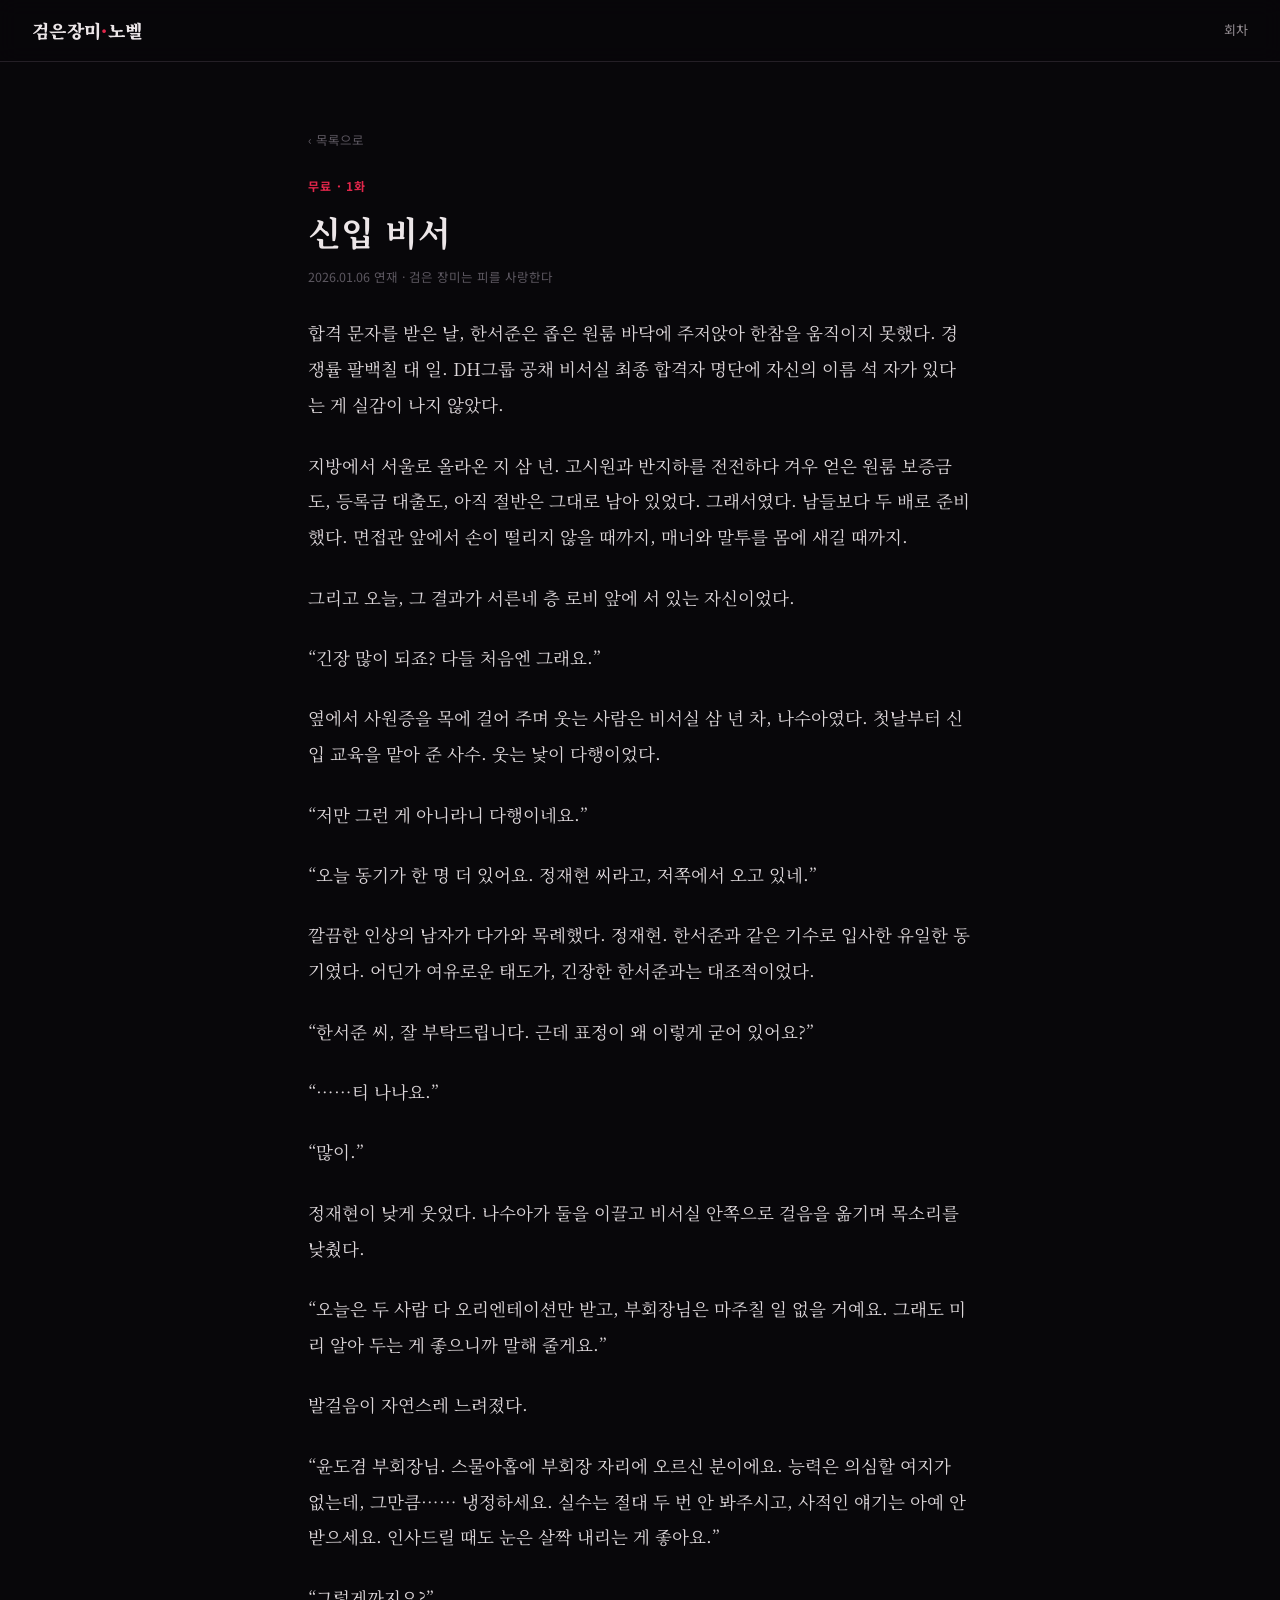
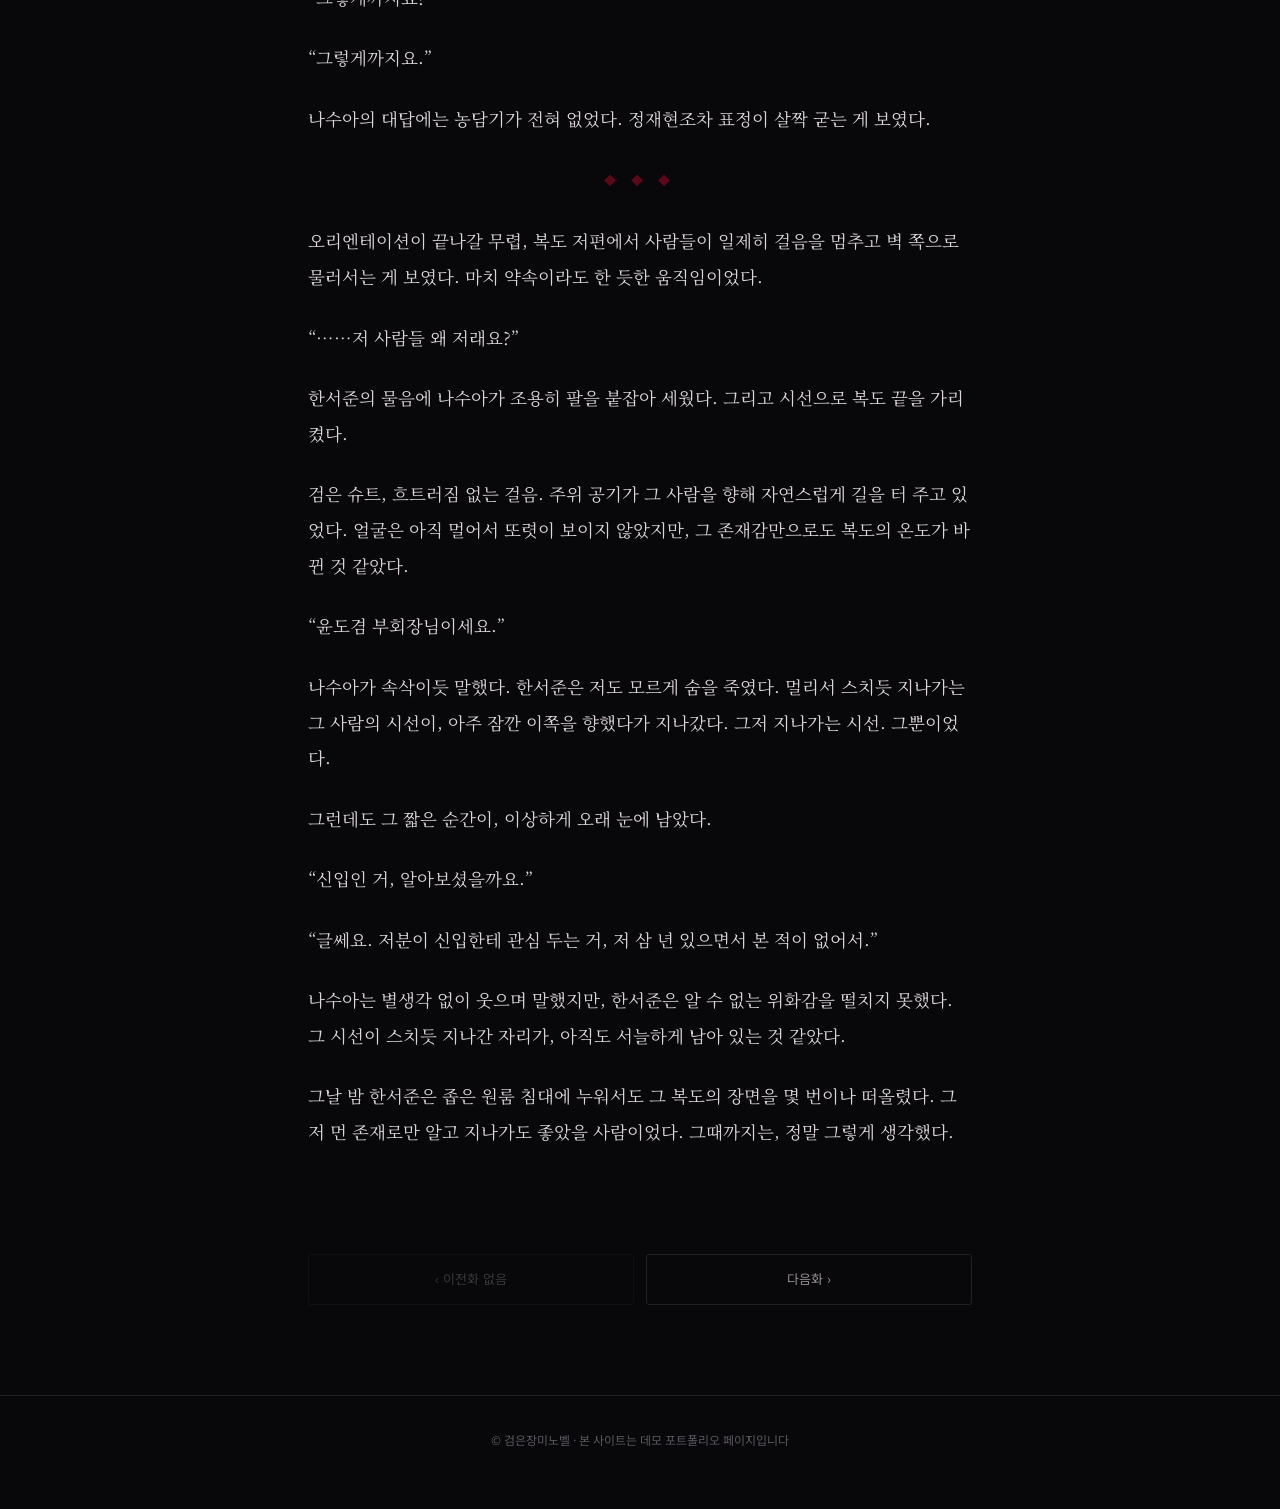
==== ep1.html @ 2452d122 "Add files via upload" ====
<!DOCTYPE html>
<html lang="ko">
<head>
<meta charset="UTF-8">
<meta name="viewport" content="width=device-width, initial-scale=1.0">
<title>1화. 신입 비서 - 검은 장미는 피를 사랑한다</title>
<link rel="stylesheet" href="style.css">
</head>
<body>

<div class="topbar">
  <a href="index.html" class="brand">검은장미<span>·</span>노벨</a>
  <nav><a href="index.html#chapters">회차</a></nav>
</div>

<div class="viewer-header">
  <a class="back" href="index.html#chapters">‹ 목록으로</a>
  <div class="eyebrow">무료 · 1화</div>
  <h1>신입 비서</h1>
  <div class="meta">2026.01.06 연재 · 검은 장미는 피를 사랑한다</div>
</div>

<div class="viewer-body">
<p>합격 문자를 받은 날, 한서준은 좁은 원룸 바닥에 주저앉아 한참을 움직이지 못했다. 경쟁률 팔백칠 대 일. DH그룹 공채 비서실 최종 합격자 명단에 자신의 이름 석 자가 있다는 게 실감이 나지 않았다.</p>

<p>지방에서 서울로 올라온 지 삼 년. 고시원과 반지하를 전전하다 겨우 얻은 원룸 보증금도, 등록금 대출도, 아직 절반은 그대로 남아 있었다. 그래서였다. 남들보다 두 배로 준비했다. 면접관 앞에서 손이 떨리지 않을 때까지, 매너와 말투를 몸에 새길 때까지.</p>

<p>그리고 오늘, 그 결과가 서른네 층 로비 앞에 서 있는 자신이었다.</p>

<p>“긴장 많이 되죠? 다들 처음엔 그래요.”</p>

<p>옆에서 사원증을 목에 걸어 주며 웃는 사람은 비서실 삼 년 차, 나수아였다. 첫날부터 신입 교육을 맡아 준 사수. 웃는 낯이 다행이었다.</p>

<p>“저만 그런 게 아니라니 다행이네요.”</p>

<p>“오늘 동기가 한 명 더 있어요. 정재현 씨라고, 저쪽에서 오고 있네.”</p>

<p>깔끔한 인상의 남자가 다가와 목례했다. 정재현. 한서준과 같은 기수로 입사한 유일한 동기였다. 어딘가 여유로운 태도가, 긴장한 한서준과는 대조적이었다.</p>

<p>“한서준 씨, 잘 부탁드립니다. 근데 표정이 왜 이렇게 굳어 있어요?”</p>

<p>“……티 나나요.”</p>

<p>“많이.”</p>

<p>정재현이 낮게 웃었다. 나수아가 둘을 이끌고 비서실 안쪽으로 걸음을 옮기며 목소리를 낮췄다.</p>

<p>“오늘은 두 사람 다 오리엔테이션만 받고, 부회장님은 마주칠 일 없을 거예요. 그래도 미리 알아 두는 게 좋으니까 말해 줄게요.”</p>

<p>발걸음이 자연스레 느려졌다.</p>

<p>“윤도겸 부회장님. 스물아홉에 부회장 자리에 오르신 분이에요. 능력은 의심할 여지가 없는데, 그만큼…… 냉정하세요. 실수는 절대 두 번 안 봐주시고, 사적인 얘기는 아예 안 받으세요. 인사드릴 때도 눈은 살짝 내리는 게 좋아요.”</p>

<p>“그렇게까지요?”</p>

<p>“그렇게까지요.”</p>

<p>나수아의 대답에는 농담기가 전혀 없었다. 정재현조차 표정이 살짝 굳는 게 보였다.</p>

<p class="scene-break">◆ ◆ ◆</p>

<p>오리엔테이션이 끝나갈 무렵, 복도 저편에서 사람들이 일제히 걸음을 멈추고 벽 쪽으로 물러서는 게 보였다. 마치 약속이라도 한 듯한 움직임이었다.</p>

<p>“……저 사람들 왜 저래요?”</p>

<p>한서준의 물음에 나수아가 조용히 팔을 붙잡아 세웠다. 그리고 시선으로 복도 끝을 가리켰다.</p>

<p>검은 슈트, 흐트러짐 없는 걸음. 주위 공기가 그 사람을 향해 자연스럽게 길을 터 주고 있었다. 얼굴은 아직 멀어서 또렷이 보이지 않았지만, 그 존재감만으로도 복도의 온도가 바뀐 것 같았다.</p>

<p>“윤도겸 부회장님이세요.”</p>

<p>나수아가 속삭이듯 말했다. 한서준은 저도 모르게 숨을 죽였다. 멀리서 스치듯 지나가는 그 사람의 시선이, 아주 잠깐 이쪽을 향했다가 지나갔다. 그저 지나가는 시선. 그뿐이었다.</p>

<p>그런데도 그 짧은 순간이, 이상하게 오래 눈에 남았다.</p>

<p>“신입인 거, 알아보셨을까요.”</p>

<p>“글쎄요. 저분이 신입한테 관심 두는 거, 저 삼 년 있으면서 본 적이 없어서.”</p>

<p>나수아는 별생각 없이 웃으며 말했지만, 한서준은 알 수 없는 위화감을 떨치지 못했다. 그 시선이 스치듯 지나간 자리가, 아직도 서늘하게 남아 있는 것 같았다.</p>

<p>그날 밤 한서준은 좁은 원룸 침대에 누워서도 그 복도의 장면을 몇 번이나 떠올렸다. 그저 먼 존재로만 알고 지나가도 좋았을 사람이었다. 그때까지는, 정말 그렇게 생각했다.</p>
</div>

<div class="viewer-nav">
  <span>‹ 이전화 없음</span>
  <a href="ep2.html">다음화 ›</a>
</div>

<footer>© 검은장미노벨 · 본 사이트는 데모 포트폴리오 페이지입니다</footer>

</body>
</html>
---- style.css ----
/* ==========================================================================
   검은 장미는 피를 사랑한다 — 웹소설 플랫폼 스타일
   Palette: 근본은 칠흑, 상흔처럼 번지는 붉은색
   ========================================================================== */

@import url('https://fonts.googleapis.com/css2?family=Noto+Serif+KR:wght@200;400;600;900&family=Noto+Sans+KR:wght@300;400;500;700&display=swap');

:root{
  --black-deep:#08070a;
  --black:#0d0b0f;
  --black-elevated:#161318;
  --black-line:#241f26;
  --red:#b3122e;
  --red-bright:#e0264a;
  --red-deep:#5c0819;
  --text:#ece6e8;
  --text-dim:#948d92;
  --text-faint:#5c5760;
  --serif:'Noto Serif KR', serif;
  --sans:'Noto Sans KR', sans-serif;
}

*{box-sizing:border-box;}
html{scroll-behavior:smooth;}

body{
  margin:0;
  background:var(--black-deep);
  color:var(--text);
  font-family:var(--sans);
  line-height:1.6;
  -webkit-font-smoothing:antialiased;
}

a{color:inherit; text-decoration:none;}

::selection{background:var(--red-deep); color:#fff;}

/* focus visibility for keyboard nav */
a:focus-visible, button:focus-visible{
  outline:2px solid var(--red-bright);
  outline-offset:3px;
}

@media (prefers-reduced-motion: reduce){
  *{animation-duration:0.001ms !important; transition-duration:0.001ms !important;}
}

/* ---------- 상단 바 ---------- */
.topbar{
  position:sticky; top:0; z-index:40;
  display:flex; align-items:center; justify-content:space-between;
  padding:16px 32px;
  background:rgba(8,7,10,0.85);
  backdrop-filter:blur(10px);
  border-bottom:1px solid var(--black-line);
}
.topbar .brand{
  font-family:var(--serif); font-weight:900; letter-spacing:0.02em;
  font-size:18px; color:var(--text);
}
.topbar .brand span{color:var(--red-bright);}
.topbar nav{display:flex; gap:24px; font-size:13px; color:var(--text-dim);}
.topbar nav a:hover{color:var(--red-bright);}

/* ---------- 히어로 ---------- */
.hero{
  position:relative;
  padding:96px 32px 64px;
  overflow:hidden;
  background:
    radial-gradient(ellipse 60% 50% at 82% 0%, rgba(179,18,46,0.16), transparent 60%),
    linear-gradient(180deg, var(--black) 0%, var(--black-deep) 100%);
  border-bottom:1px solid var(--black-line);
}
.hero::before{
  /* 갈라진 장미 가시 라인 - signature element */
  content:"";
  position:absolute; inset:0;
  background-image: repeating-linear-gradient(115deg, transparent 0 140px, rgba(179,18,46,0.05) 140px 141px, transparent 141px 280px);
  pointer-events:none;
}
.hero-inner{
  max-width:960px; margin:0 auto; position:relative; z-index:1;
}
.hero-tags{
  display:flex; gap:8px; margin-bottom:22px; flex-wrap:wrap;
}
.tag{
  font-size:11px; letter-spacing:0.08em; padding:5px 11px;
  border:1px solid var(--red-deep); color:var(--red-bright);
  border-radius:2px; font-family:var(--sans); font-weight:500;
}
.hero h1{
  font-family:var(--serif); font-weight:900;
  font-size:clamp(40px, 6vw, 68px);
  line-height:1.15; margin:0 0 8px;
  letter-spacing:-0.01em;
}
.hero h1 .accent{
  color:var(--red-bright);
  text-shadow:0 0 28px rgba(224,38,74,0.35);
}
.hero .byline{
  font-size:14px; color:var(--text-dim); margin:0 0 28px;
  font-family:var(--sans); letter-spacing:0.02em;
}
.hero .synopsis{
  font-size:15.5px; color:var(--text); max-width:620px;
  border-left:2px solid var(--red-deep); padding-left:18px;
  margin:0 0 34px; color:#c9c2c6;
}
.hero-stats{
  display:flex; gap:28px; margin-bottom:34px; flex-wrap:wrap;
}
.hero-stats div{font-size:12.5px; color:var(--text-faint);}
.hero-stats strong{
  display:block; font-family:var(--serif); font-size:20px;
  color:var(--text); font-weight:600; margin-bottom:2px;
}
.hero-actions{display:flex; gap:12px; flex-wrap:wrap;}
.btn{
  font-family:var(--sans); font-size:14px; font-weight:700;
  padding:13px 26px; border-radius:3px; cursor:pointer;
  border:1px solid transparent; transition:transform .15s ease, box-shadow .15s ease;
}
.btn:hover{transform:translateY(-1px);}
.btn-primary{
  background:linear-gradient(135deg, var(--red) 0%, var(--red-deep) 100%);
  color:#fff; box-shadow:0 8px 24px -8px rgba(179,18,46,0.6);
}
.btn-ghost{
  background:transparent; border-color:var(--black-line); color:var(--text-dim);
}
.btn-ghost:hover{border-color:var(--red-deep); color:var(--text);}

/* ---------- 가시 구분선 ---------- */
.thorn-divider{
  max-width:960px; margin:0 auto; padding:0 32px;
  display:flex; align-items:center; gap:12px; color:var(--red-deep);
}
.thorn-divider .line{flex:1; height:1px; background:var(--black-line);}
.thorn-divider svg{flex-shrink:0; opacity:0.75;}

/* ---------- 목차 섹션 ---------- */
.chapters-section{
  max-width:960px; margin:0 auto; padding:52px 32px 100px;
}
.chapters-head{
  display:flex; align-items:baseline; justify-content:space-between;
  margin-bottom:22px; flex-wrap:wrap; gap:10px;
}
.chapters-head h2{
  font-family:var(--serif); font-weight:600; font-size:22px; margin:0;
}
.chapters-head .count{font-size:12.5px; color:var(--text-faint);}

.chapter-list{list-style:none; margin:0; padding:0; border-top:1px solid var(--black-line);}
.chapter-row{
  display:grid;
  grid-template-columns:56px 1fr auto 88px;
  align-items:center; gap:18px;
  padding:16px 10px;
  border-bottom:1px solid var(--black-line);
  transition:background .15s ease;
}
a.chapter-row{cursor:pointer;}
a.chapter-row:hover{background:var(--black-elevated);}
a.chapter-row:hover .ch-title{color:var(--red-bright);}
.chapter-row.locked{opacity:0.46; cursor:not-allowed;}
.chapter-row.locked:hover{background:transparent;}

.ch-num{
  font-family:var(--serif); font-size:14px; color:var(--text-faint);
  font-variant-numeric:tabular-nums;
}
.ch-title{font-size:15px; color:var(--text); transition:color .15s ease;}
.ch-title small{display:block; font-size:12px; color:var(--text-faint); margin-top:3px; font-weight:400;}
.ch-badge{font-size:11px; color:var(--red-bright); border:1px solid var(--red-deep); padding:2px 8px; border-radius:2px; white-space:nowrap;}
.ch-date{font-size:12px; color:var(--text-faint); text-align:right; display:flex; align-items:center; justify-content:flex-end; gap:6px;}

.lock-icon{width:13px; height:13px; flex-shrink:0;}

.if-flag{
  display:inline-block; margin-left:10px; font-size:10.5px;
  color:var(--black-deep); background:var(--red-bright);
  padding:2px 7px; border-radius:2px; font-weight:700; letter-spacing:.02em;
  vertical-align:middle;
}

/* ---------- 페이지네이션 ---------- */
.pagination{
  display:flex; justify-content:center; align-items:center;
  gap:6px; margin-top:36px; flex-wrap:wrap;
}
.pagination button{
  min-width:34px; height:34px; padding:0 8px;
  background:transparent; border:1px solid var(--black-line);
  color:var(--text-dim); font-family:var(--sans); font-size:13px;
  border-radius:3px; cursor:pointer; transition:all .15s ease;
}
.pagination button:hover{border-color:var(--red-deep); color:var(--text);}
.pagination button.active{
  background:var(--red-deep); border-color:var(--red-deep); color:#fff; font-weight:700;
}
.pagination button:disabled{opacity:0.3; cursor:not-allowed;}

/* ---------- IF 외전 안내 배너 ---------- */
.if-banner{
  max-width:960px; margin:0 auto 0; padding:0 32px;
}
.if-banner-inner{
  border:1px solid var(--red-deep);
  background:linear-gradient(135deg, rgba(179,18,46,0.08), transparent);
  padding:22px 24px; border-radius:4px;
  display:flex; align-items:center; gap:16px; flex-wrap:wrap;
  margin-top:8px;
}
.if-banner-inner .mark{
  font-family:var(--serif); font-weight:900; font-size:26px; color:var(--red-bright);
}
.if-banner-inner p{margin:0; font-size:13.5px; color:var(--text-dim); flex:1; min-width:220px;}

/* ---------- 잠금 유료 안내 카드 ---------- */
.locked-cta{
  max-width:960px; margin:26px auto 0; padding:0 32px;
}
.locked-cta-inner{
  border:1px dashed var(--black-line);
  padding:20px 22px; border-radius:4px; text-align:center;
  color:var(--text-faint); font-size:13px;
}
.locked-cta-inner strong{color:var(--red-bright); font-weight:700;}

/* ---------- 푸터 ---------- */
footer{
  border-top:1px solid var(--black-line);
  padding:34px 32px 60px; text-align:center;
  color:var(--text-faint); font-size:12px;
}

/* ---------- 뷰어(회차 읽기) 페이지 ---------- */
.viewer-header{
  max-width:720px; margin:0 auto; padding:64px 28px 28px;
}
.viewer-header .back{
  font-size:12.5px; color:var(--text-faint); display:inline-flex; align-items:center; gap:6px; margin-bottom:26px;
}
.viewer-header .back:hover{color:var(--red-bright);}
.viewer-header .eyebrow{font-size:12px; letter-spacing:0.1em; color:var(--red-bright); margin-bottom:10px; font-weight:700;}
.viewer-header h1{font-family:var(--serif); font-size:clamp(26px,4vw,34px); margin:0 0 8px; font-weight:700;}
.viewer-header .meta{font-size:12.5px; color:var(--text-faint);}

.viewer-body{
  max-width:720px; margin:0 auto; padding:0 28px 80px;
  font-family:var(--serif);
  font-size:17.5px; line-height:2.05; color:#dcd6d9;
}
.viewer-body p{margin:0 0 1.4em;}
.viewer-body .scene-break{
  text-align:center; color:var(--red-deep); margin:2.6em 0; letter-spacing:0.5em; font-size:12px;
}

.viewer-nav{
  max-width:720px; margin:0 auto; padding:0 28px 90px;
  display:flex; justify-content:space-between; gap:12px;
}
.viewer-nav a, .viewer-nav span{
  flex:1; padding:14px 18px; border:1px solid var(--black-line);
  border-radius:3px; font-size:13px; color:var(--text-dim); text-align:center;
}
.viewer-nav a:hover{border-color:var(--red-deep); color:var(--text);}
.viewer-nav span{opacity:0.35; cursor:not-allowed;}

@media (max-width:640px){
  .chapter-row{grid-template-columns:36px 1fr 70px; grid-template-areas:"num title date" ". title badge";}
  .ch-badge{display:none;}
  .topbar nav{display:none;}
  .hero{padding:72px 20px 48px;}
  .chapters-section{padding:40px 20px 80px;}
}
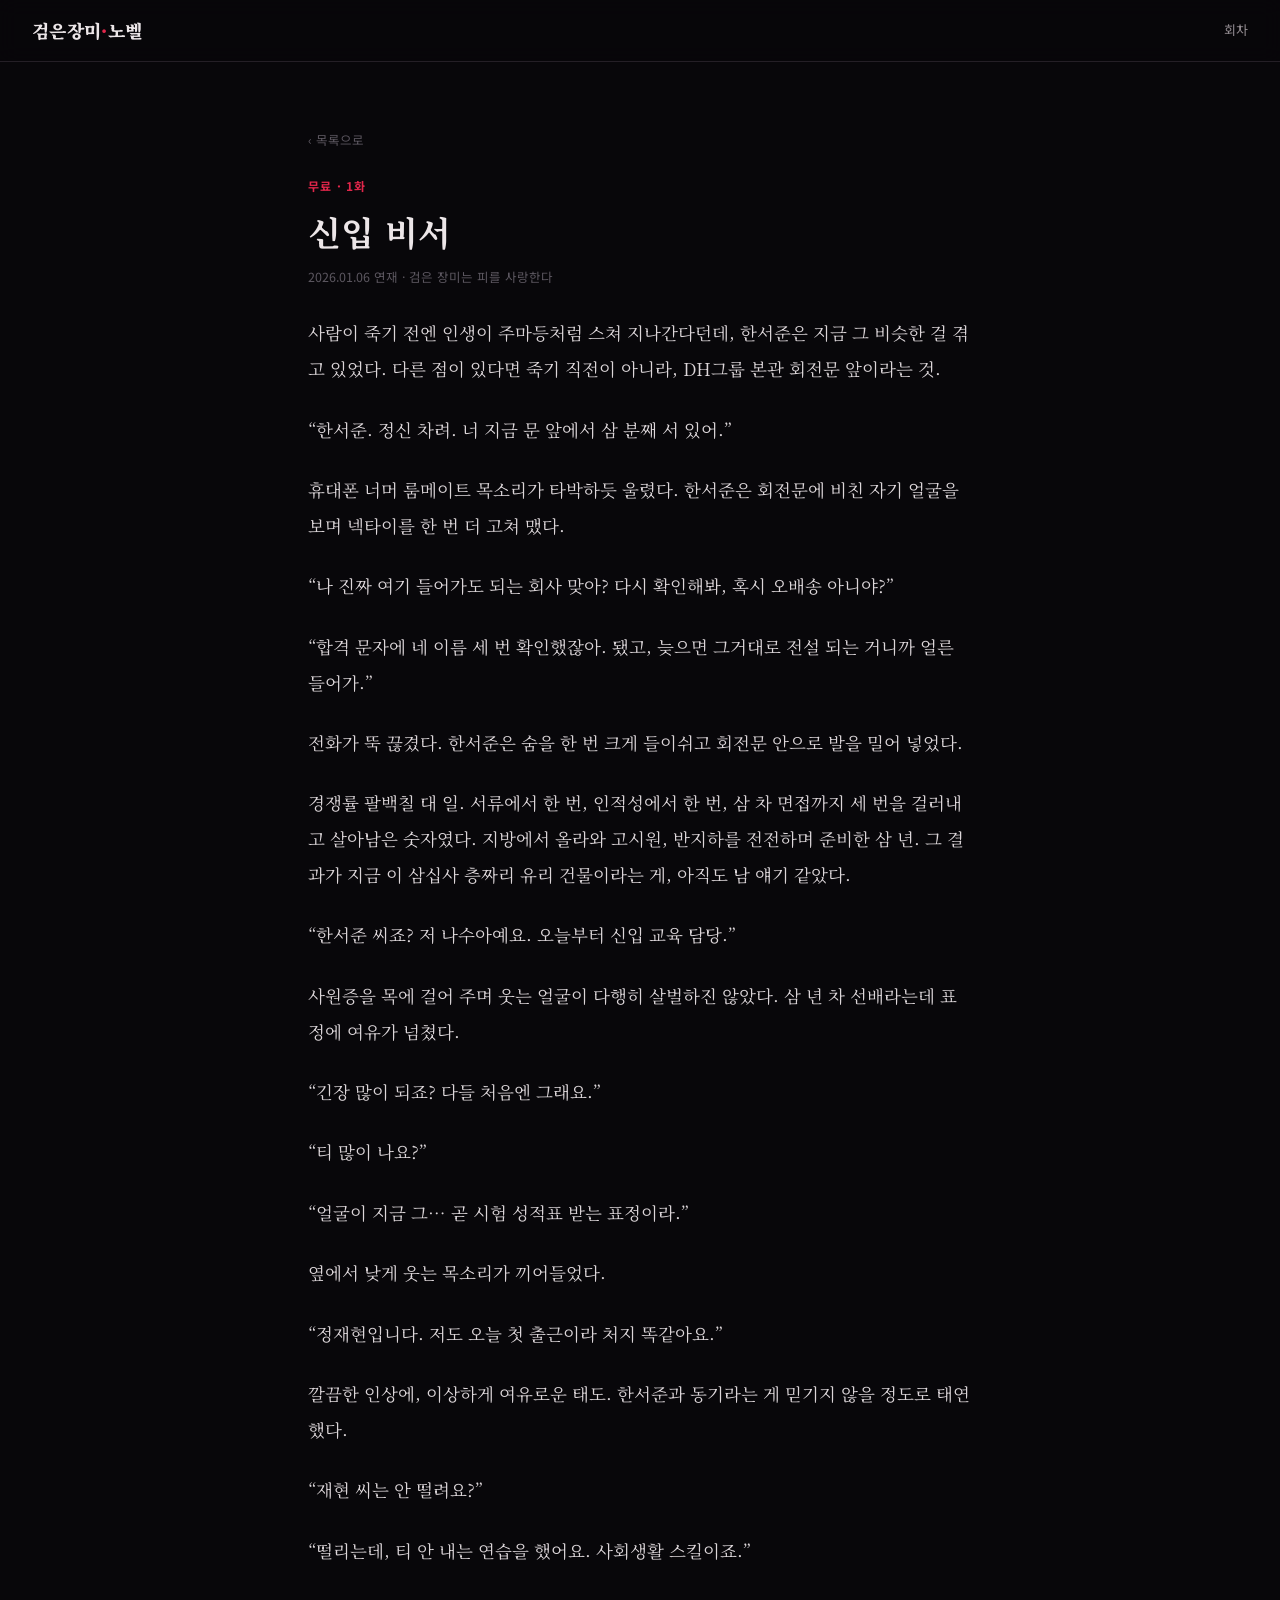
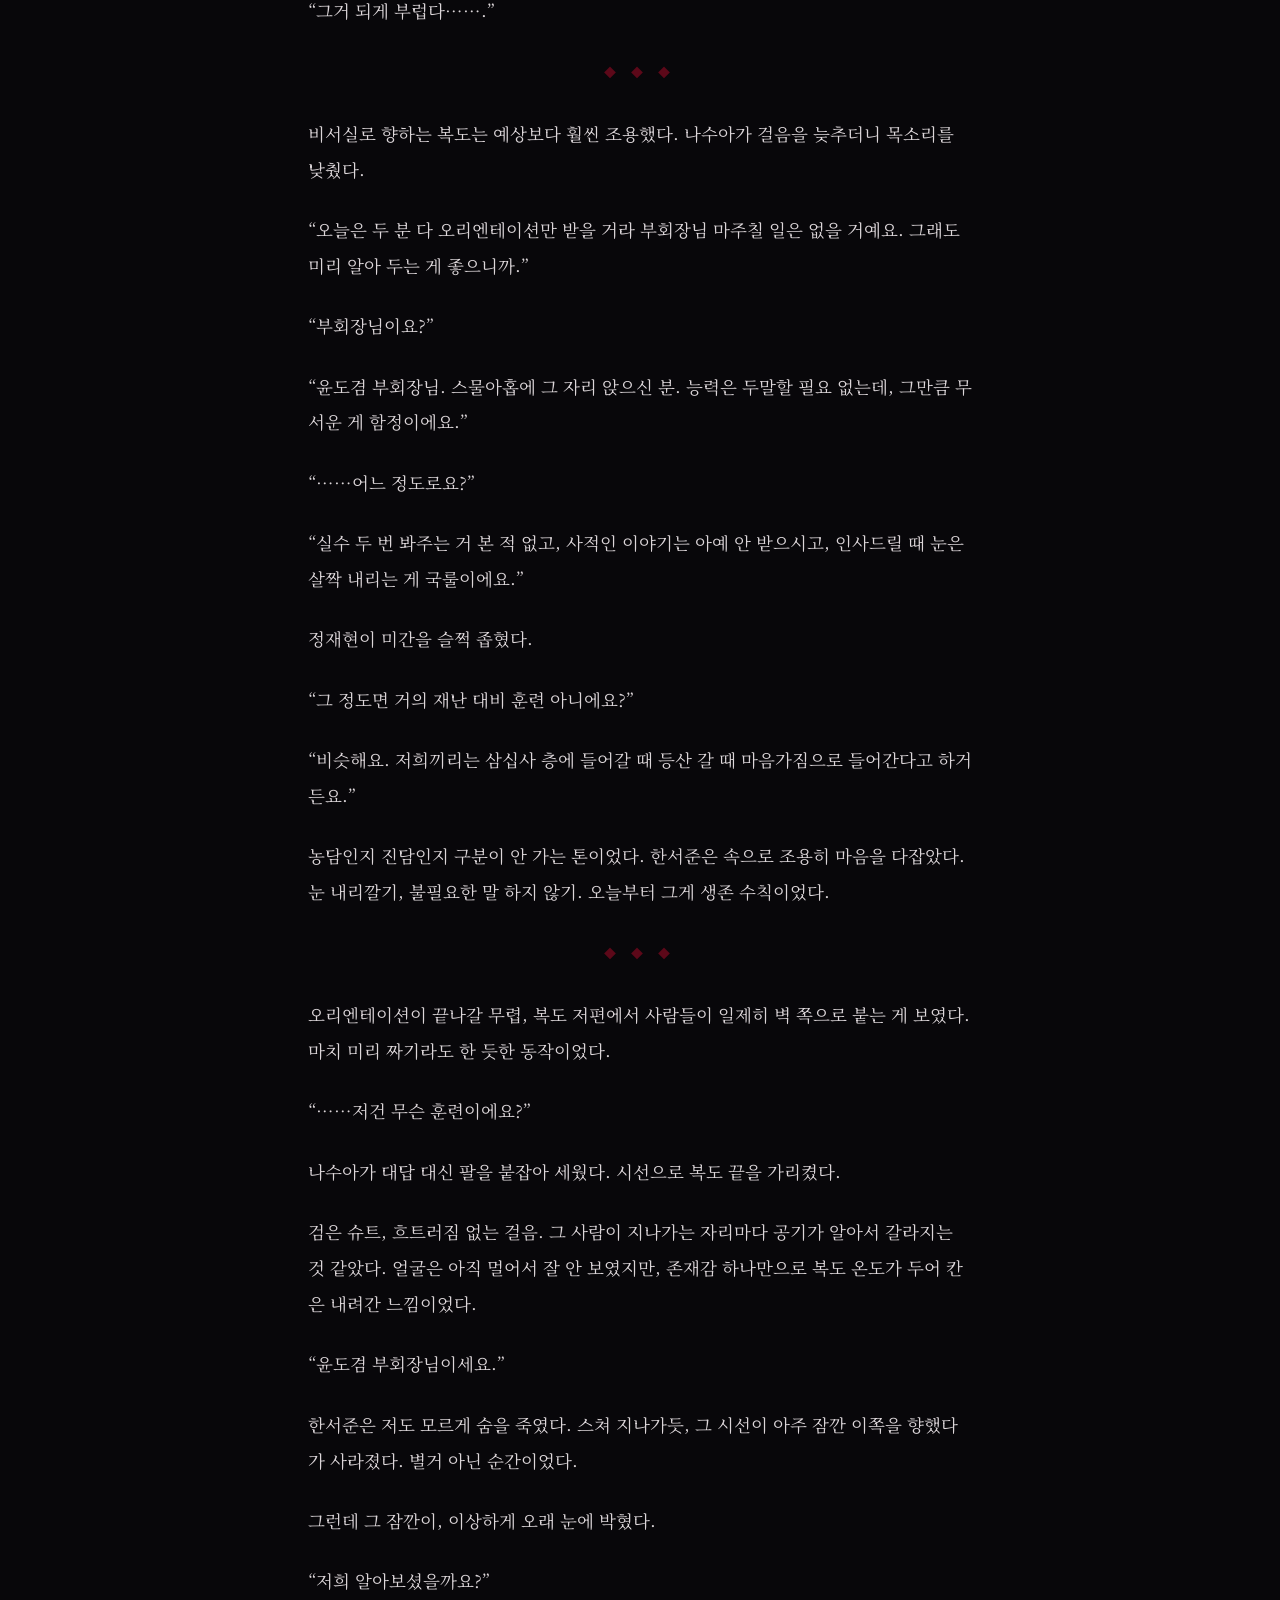
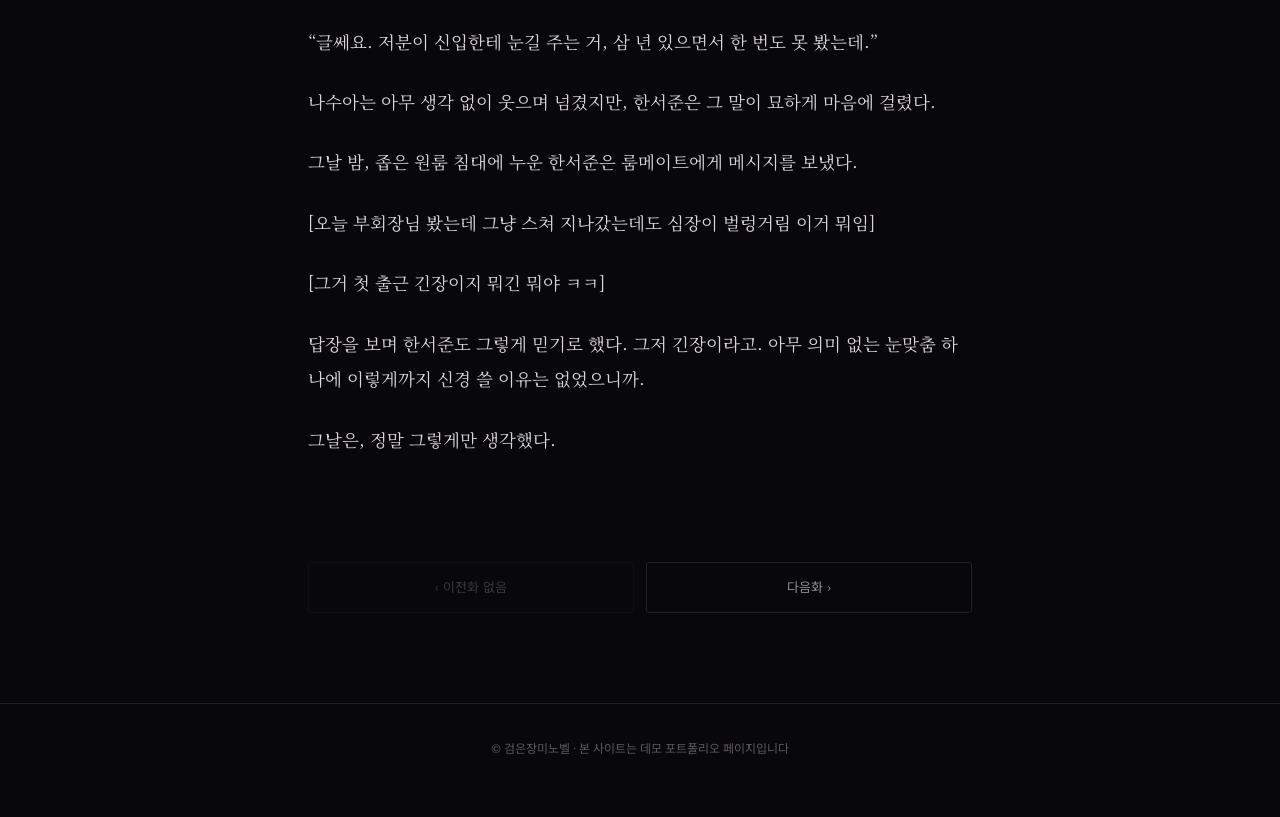
==== commit c867f447: "Add files via upload" ====
--- a/ep1.html
+++ b/ep1.html
@@ -21,65 +21,95 @@
 </div>
 
 <div class="viewer-body">
-<p>합격 문자를 받은 날, 한서준은 좁은 원룸 바닥에 주저앉아 한참을 움직이지 못했다. 경쟁률 팔백칠 대 일. DH그룹 공채 비서실 최종 합격자 명단에 자신의 이름 석 자가 있다는 게 실감이 나지 않았다.</p>
+<p>사람이 죽기 전엔 인생이 주마등처럼 스쳐 지나간다던데, 한서준은 지금 그 비슷한 걸 겪고 있었다. 다른 점이 있다면 죽기 직전이 아니라, DH그룹 본관 회전문 앞이라는 것.</p>
 
-<p>지방에서 서울로 올라온 지 삼 년. 고시원과 반지하를 전전하다 겨우 얻은 원룸 보증금도, 등록금 대출도, 아직 절반은 그대로 남아 있었다. 그래서였다. 남들보다 두 배로 준비했다. 면접관 앞에서 손이 떨리지 않을 때까지, 매너와 말투를 몸에 새길 때까지.</p>
+<p>“한서준. 정신 차려. 너 지금 문 앞에서 삼 분째 서 있어.”</p>
 
-<p>그리고 오늘, 그 결과가 서른네 층 로비 앞에 서 있는 자신이었다.</p>
+<p>휴대폰 너머 룸메이트 목소리가 타박하듯 울렸다. 한서준은 회전문에 비친 자기 얼굴을 보며 넥타이를 한 번 더 고쳐 맸다.</p>
+
+<p>“나 진짜 여기 들어가도 되는 회사 맞아? 다시 확인해봐, 혹시 오배송 아니야?”</p>
+
+<p>“합격 문자에 네 이름 세 번 확인했잖아. 됐고, 늦으면 그거대로 전설 되는 거니까 얼른 들어가.”</p>
+
+<p>전화가 뚝 끊겼다. 한서준은 숨을 한 번 크게 들이쉬고 회전문 안으로 발을 밀어 넣었다.</p>
+
+<p>경쟁률 팔백칠 대 일. 서류에서 한 번, 인적성에서 한 번, 삼 차 면접까지 세 번을 걸러내고 살아남은 숫자였다. 지방에서 올라와 고시원, 반지하를 전전하며 준비한 삼 년. 그 결과가 지금 이 삼십사 층짜리 유리 건물이라는 게, 아직도 남 얘기 같았다.</p>
+
+<p>“한서준 씨죠? 저 나수아예요. 오늘부터 신입 교육 담당.”</p>
+
+<p>사원증을 목에 걸어 주며 웃는 얼굴이 다행히 살벌하진 않았다. 삼 년 차 선배라는데 표정에 여유가 넘쳤다.</p>
 
 <p>“긴장 많이 되죠? 다들 처음엔 그래요.”</p>
 
-<p>옆에서 사원증을 목에 걸어 주며 웃는 사람은 비서실 삼 년 차, 나수아였다. 첫날부터 신입 교육을 맡아 준 사수. 웃는 낯이 다행이었다.</p>
+<p>“티 많이 나요?”</p>
 
-<p>“저만 그런 게 아니라니 다행이네요.”</p>
+<p>“얼굴이 지금 그… 곧 시험 성적표 받는 표정이라.”</p>
 
-<p>“오늘 동기가 한 명 더 있어요. 정재현 씨라고, 저쪽에서 오고 있네.”</p>
+<p>옆에서 낮게 웃는 목소리가 끼어들었다.</p>
 
-<p>깔끔한 인상의 남자가 다가와 목례했다. 정재현. 한서준과 같은 기수로 입사한 유일한 동기였다. 어딘가 여유로운 태도가, 긴장한 한서준과는 대조적이었다.</p>
+<p>“정재현입니다. 저도 오늘 첫 출근이라 처지 똑같아요.”</p>
 
-<p>“한서준 씨, 잘 부탁드립니다. 근데 표정이 왜 이렇게 굳어 있어요?”</p>
+<p>깔끔한 인상에, 이상하게 여유로운 태도. 한서준과 동기라는 게 믿기지 않을 정도로 태연했다.</p>
 
-<p>“……티 나나요.”</p>
+<p>“재현 씨는 안 떨려요?”</p>
 
-<p>“많이.”</p>
+<p>“떨리는데, 티 안 내는 연습을 했어요. 사회생활 스킬이죠.”</p>
 
-<p>정재현이 낮게 웃었다. 나수아가 둘을 이끌고 비서실 안쪽으로 걸음을 옮기며 목소리를 낮췄다.</p>
-
-<p>“오늘은 두 사람 다 오리엔테이션만 받고, 부회장님은 마주칠 일 없을 거예요. 그래도 미리 알아 두는 게 좋으니까 말해 줄게요.”</p>
-
-<p>발걸음이 자연스레 느려졌다.</p>
-
-<p>“윤도겸 부회장님. 스물아홉에 부회장 자리에 오르신 분이에요. 능력은 의심할 여지가 없는데, 그만큼…… 냉정하세요. 실수는 절대 두 번 안 봐주시고, 사적인 얘기는 아예 안 받으세요. 인사드릴 때도 눈은 살짝 내리는 게 좋아요.”</p>
-
-<p>“그렇게까지요?”</p>
-
-<p>“그렇게까지요.”</p>
-
-<p>나수아의 대답에는 농담기가 전혀 없었다. 정재현조차 표정이 살짝 굳는 게 보였다.</p>
+<p>“그거 되게 부럽다…….”</p>
 
 <p class="scene-break">◆ ◆ ◆</p>
 
-<p>오리엔테이션이 끝나갈 무렵, 복도 저편에서 사람들이 일제히 걸음을 멈추고 벽 쪽으로 물러서는 게 보였다. 마치 약속이라도 한 듯한 움직임이었다.</p>
+<p>비서실로 향하는 복도는 예상보다 훨씬 조용했다. 나수아가 걸음을 늦추더니 목소리를 낮췄다.</p>
 
-<p>“……저 사람들 왜 저래요?”</p>
+<p>“오늘은 두 분 다 오리엔테이션만 받을 거라 부회장님 마주칠 일은 없을 거예요. 그래도 미리 알아 두는 게 좋으니까.”</p>
 
-<p>한서준의 물음에 나수아가 조용히 팔을 붙잡아 세웠다. 그리고 시선으로 복도 끝을 가리켰다.</p>
+<p>“부회장님이요?”</p>
 
-<p>검은 슈트, 흐트러짐 없는 걸음. 주위 공기가 그 사람을 향해 자연스럽게 길을 터 주고 있었다. 얼굴은 아직 멀어서 또렷이 보이지 않았지만, 그 존재감만으로도 복도의 온도가 바뀐 것 같았다.</p>
+<p>“윤도겸 부회장님. 스물아홉에 그 자리 앉으신 분. 능력은 두말할 필요 없는데, 그만큼 무서운 게 함정이에요.”</p>
+
+<p>“……어느 정도로요?”</p>
+
+<p>“실수 두 번 봐주는 거 본 적 없고, 사적인 이야기는 아예 안 받으시고, 인사드릴 때 눈은 살짝 내리는 게 국룰이에요.”</p>
+
+<p>정재현이 미간을 슬쩍 좁혔다.</p>
+
+<p>“그 정도면 거의 재난 대비 훈련 아니에요?”</p>
+
+<p>“비슷해요. 저희끼리는 삼십사 층에 들어갈 때 등산 갈 때 마음가짐으로 들어간다고 하거든요.”</p>
+
+<p>농담인지 진담인지 구분이 안 가는 톤이었다. 한서준은 속으로 조용히 마음을 다잡았다. 눈 내리깔기, 불필요한 말 하지 않기. 오늘부터 그게 생존 수칙이었다.</p>
+
+<p class="scene-break">◆ ◆ ◆</p>
+
+<p>오리엔테이션이 끝나갈 무렵, 복도 저편에서 사람들이 일제히 벽 쪽으로 붙는 게 보였다. 마치 미리 짜기라도 한 듯한 동작이었다.</p>
+
+<p>“……저건 무슨 훈련이에요?”</p>
+
+<p>나수아가 대답 대신 팔을 붙잡아 세웠다. 시선으로 복도 끝을 가리켰다.</p>
+
+<p>검은 슈트, 흐트러짐 없는 걸음. 그 사람이 지나가는 자리마다 공기가 알아서 갈라지는 것 같았다. 얼굴은 아직 멀어서 잘 안 보였지만, 존재감 하나만으로 복도 온도가 두어 칸은 내려간 느낌이었다.</p>
 
 <p>“윤도겸 부회장님이세요.”</p>
 
-<p>나수아가 속삭이듯 말했다. 한서준은 저도 모르게 숨을 죽였다. 멀리서 스치듯 지나가는 그 사람의 시선이, 아주 잠깐 이쪽을 향했다가 지나갔다. 그저 지나가는 시선. 그뿐이었다.</p>
+<p>한서준은 저도 모르게 숨을 죽였다. 스쳐 지나가듯, 그 시선이 아주 잠깐 이쪽을 향했다가 사라졌다. 별거 아닌 순간이었다.</p>
 
-<p>그런데도 그 짧은 순간이, 이상하게 오래 눈에 남았다.</p>
+<p>그런데 그 잠깐이, 이상하게 오래 눈에 박혔다.</p>
 
-<p>“신입인 거, 알아보셨을까요.”</p>
+<p>“저희 알아보셨을까요?”</p>
 
-<p>“글쎄요. 저분이 신입한테 관심 두는 거, 저 삼 년 있으면서 본 적이 없어서.”</p>
+<p>“글쎄요. 저분이 신입한테 눈길 주는 거, 삼 년 있으면서 한 번도 못 봤는데.”</p>
 
-<p>나수아는 별생각 없이 웃으며 말했지만, 한서준은 알 수 없는 위화감을 떨치지 못했다. 그 시선이 스치듯 지나간 자리가, 아직도 서늘하게 남아 있는 것 같았다.</p>
+<p>나수아는 아무 생각 없이 웃으며 넘겼지만, 한서준은 그 말이 묘하게 마음에 걸렸다.</p>
 
-<p>그날 밤 한서준은 좁은 원룸 침대에 누워서도 그 복도의 장면을 몇 번이나 떠올렸다. 그저 먼 존재로만 알고 지나가도 좋았을 사람이었다. 그때까지는, 정말 그렇게 생각했다.</p>
+<p>그날 밤, 좁은 원룸 침대에 누운 한서준은 룸메이트에게 메시지를 보냈다.</p>
+
+<p>[오늘 부회장님 봤는데 그냥 스쳐 지나갔는데도 심장이 벌렁거림 이거 뭐임]</p>
+
+<p>[그거 첫 출근 긴장이지 뭐긴 뭐야 ㅋㅋ]</p>
+
+<p>답장을 보며 한서준도 그렇게 믿기로 했다. 그저 긴장이라고. 아무 의미 없는 눈맞춤 하나에 이렇게까지 신경 쓸 이유는 없었으니까.</p>
+
+<p>그날은, 정말 그렇게만 생각했다.</p>
 </div>
 
 <div class="viewer-nav">
--- a/style.css
+++ b/style.css
@@ -82,6 +82,33 @@
 }
 .hero-inner{
   max-width:960px; margin:0 auto; position:relative; z-index:1;
+  display:flex; gap:44px; align-items:flex-start;
+}
+.hero-text{flex:1; min-width:0;}
+.hero-cover{
+  flex:0 0 236px;
+  width:236px; aspect-ratio:3/4;
+  border-radius:5px; overflow:hidden; position:relative;
+  border:1px solid var(--black-line);
+  background:linear-gradient(155deg, var(--black-elevated) 0%, var(--black-deep) 100%);
+  box-shadow:0 24px 48px -20px rgba(0,0,0,0.65), 0 0 0 1px rgba(179,18,46,0.08);
+}
+.hero-cover img{
+  width:100%; height:100%; object-fit:cover; display:block;
+}
+.hero-cover.cover-empty{
+  border:1px dashed var(--red-deep);
+  display:flex; align-items:center; justify-content:center;
+}
+.hero-cover.cover-empty::after{
+  content:"표지 이미지\A cover.jpg 로 교체";
+  white-space:pre-line;
+  font-size:12px; line-height:1.8; text-align:center; color:var(--text-faint);
+  padding:0 20px;
+}
+@media (max-width:720px){
+  .hero-inner{flex-direction:column;}
+  .hero-cover{width:168px; flex-basis:auto;}
 }
 .hero-tags{
   display:flex; gap:8px; margin-bottom:22px; flex-wrap:wrap;
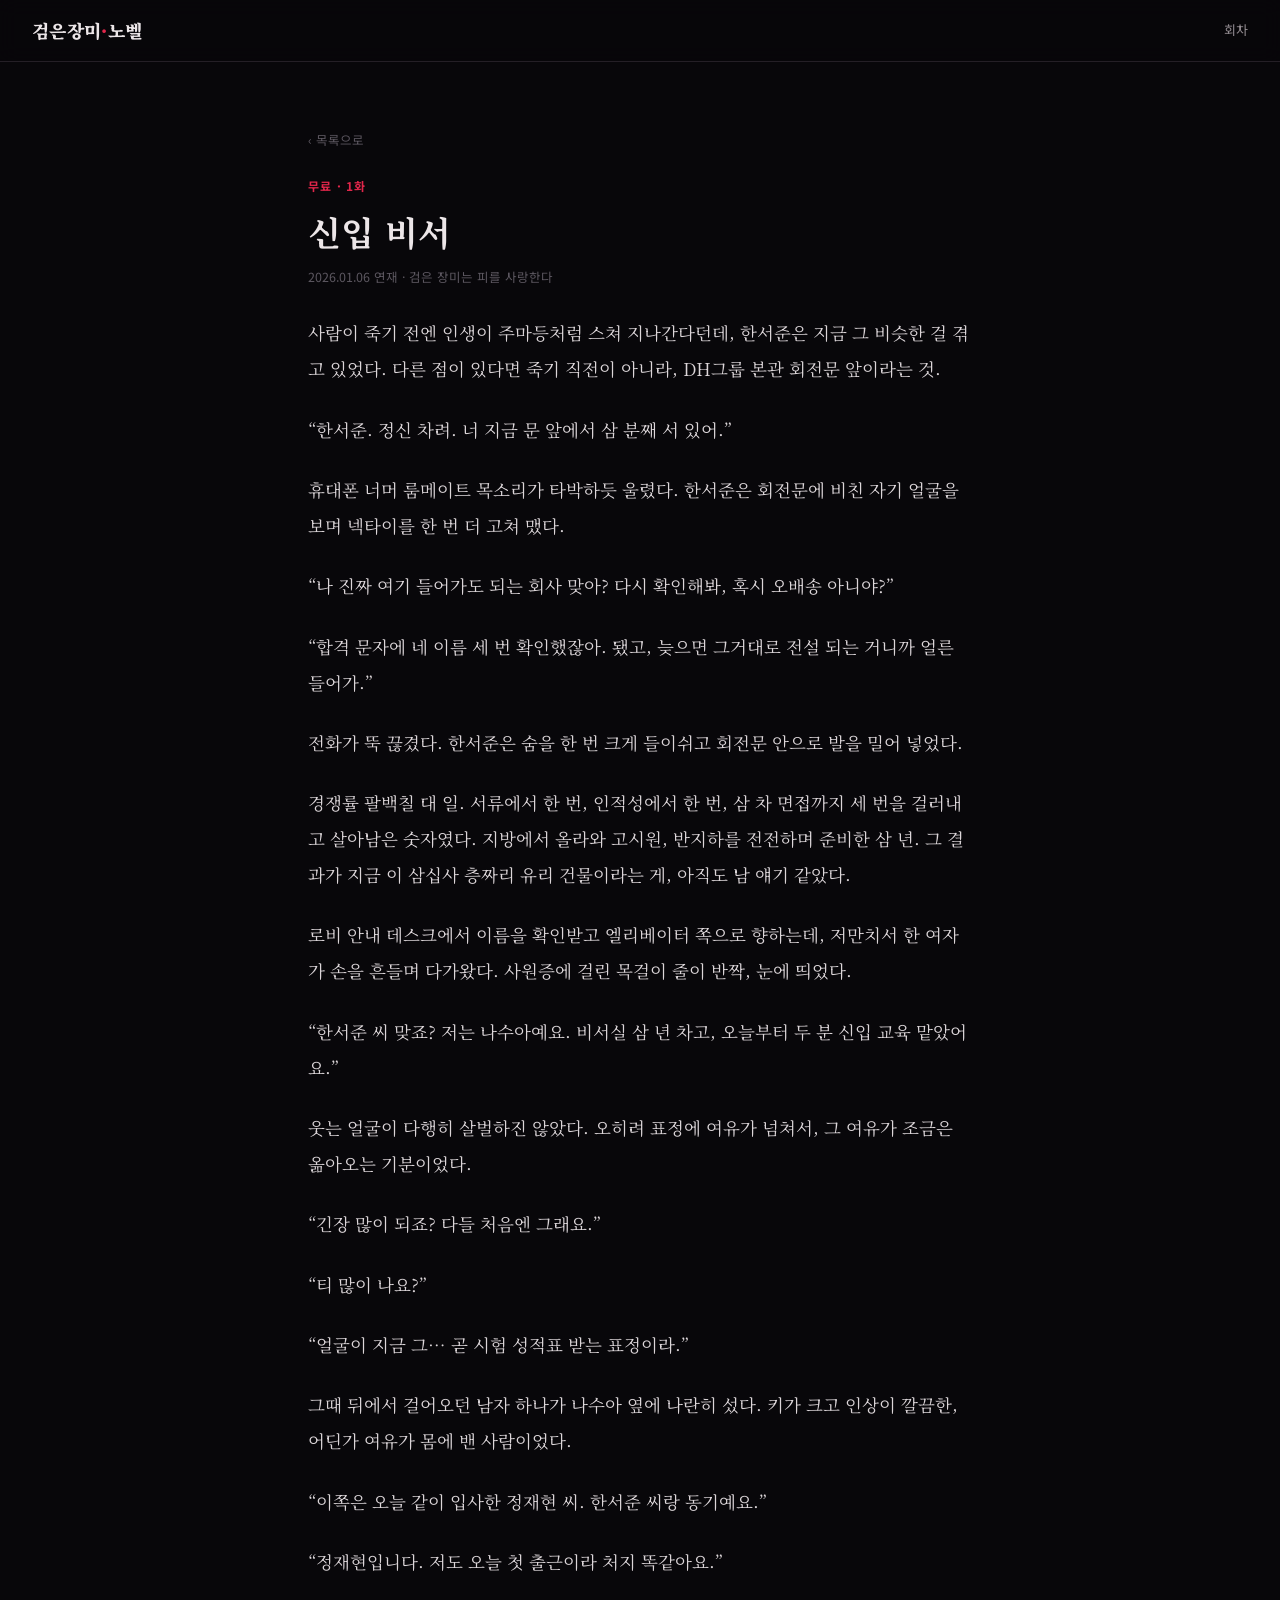
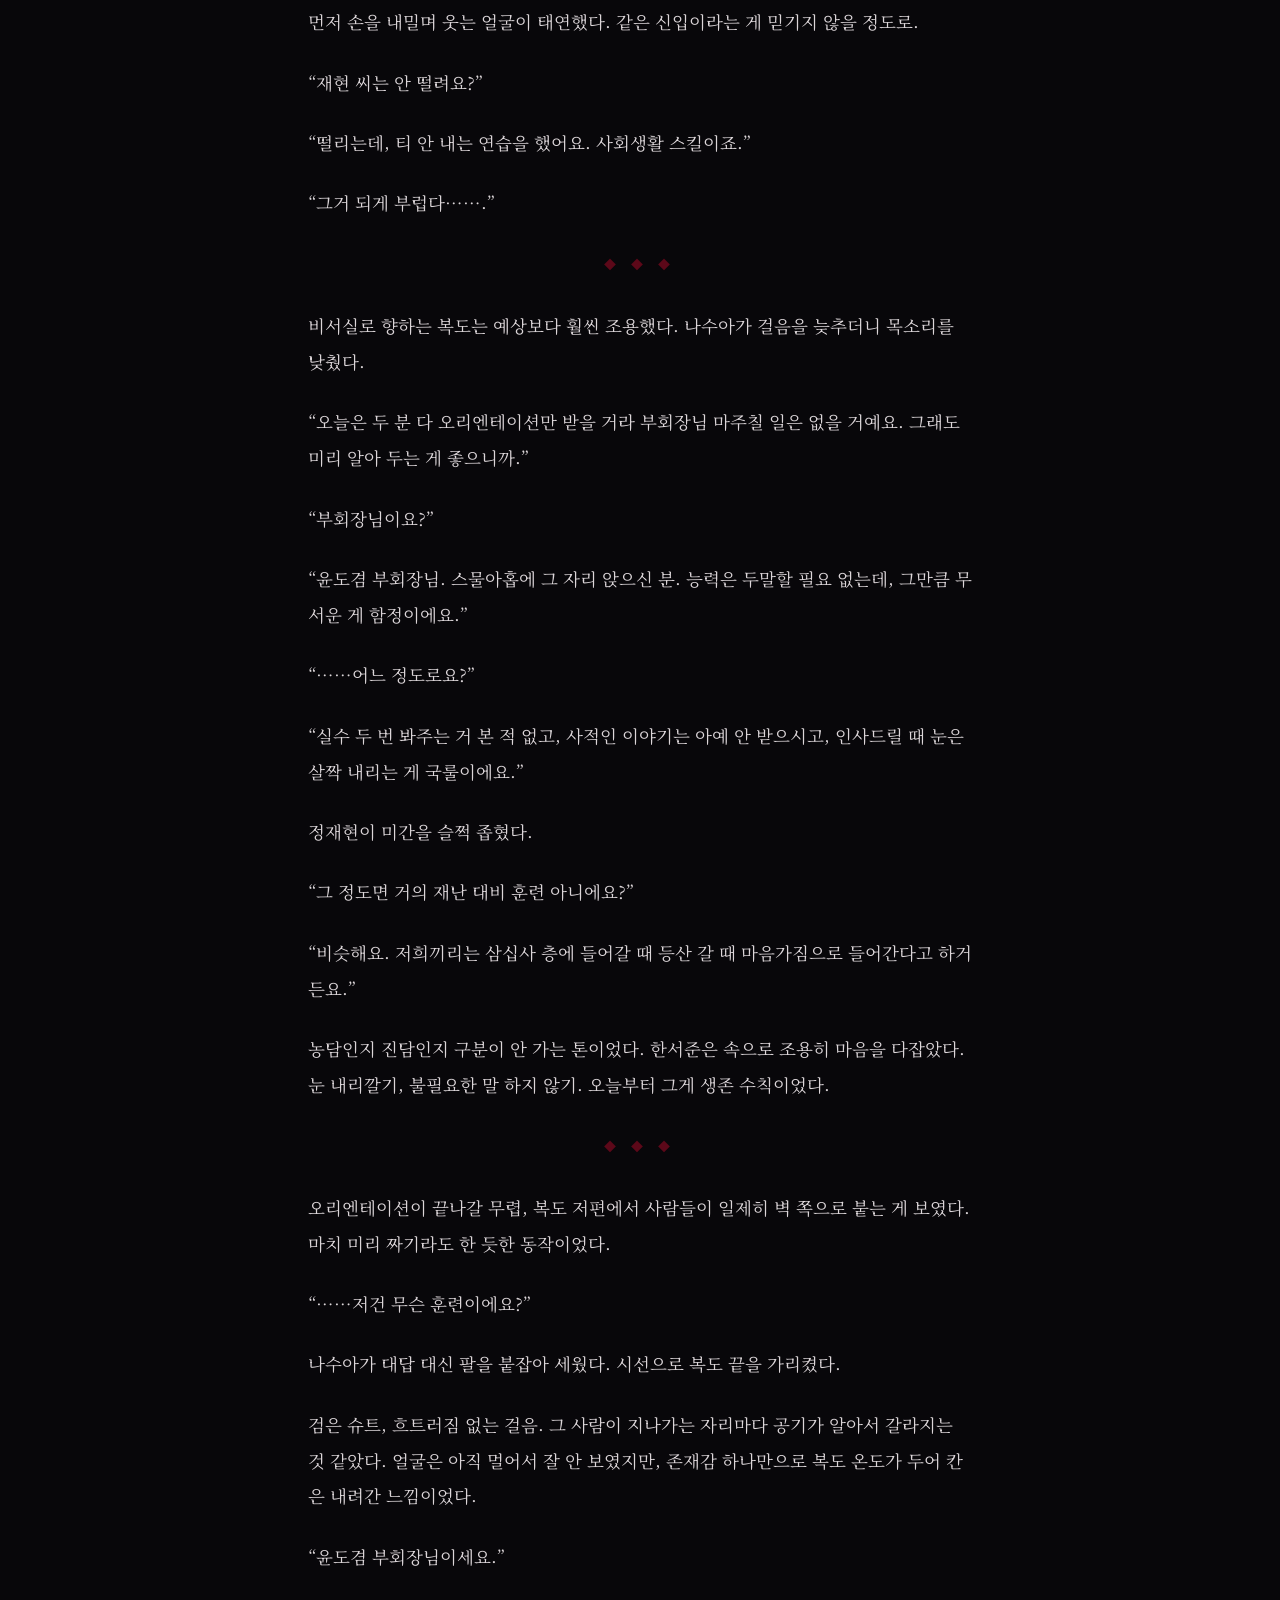
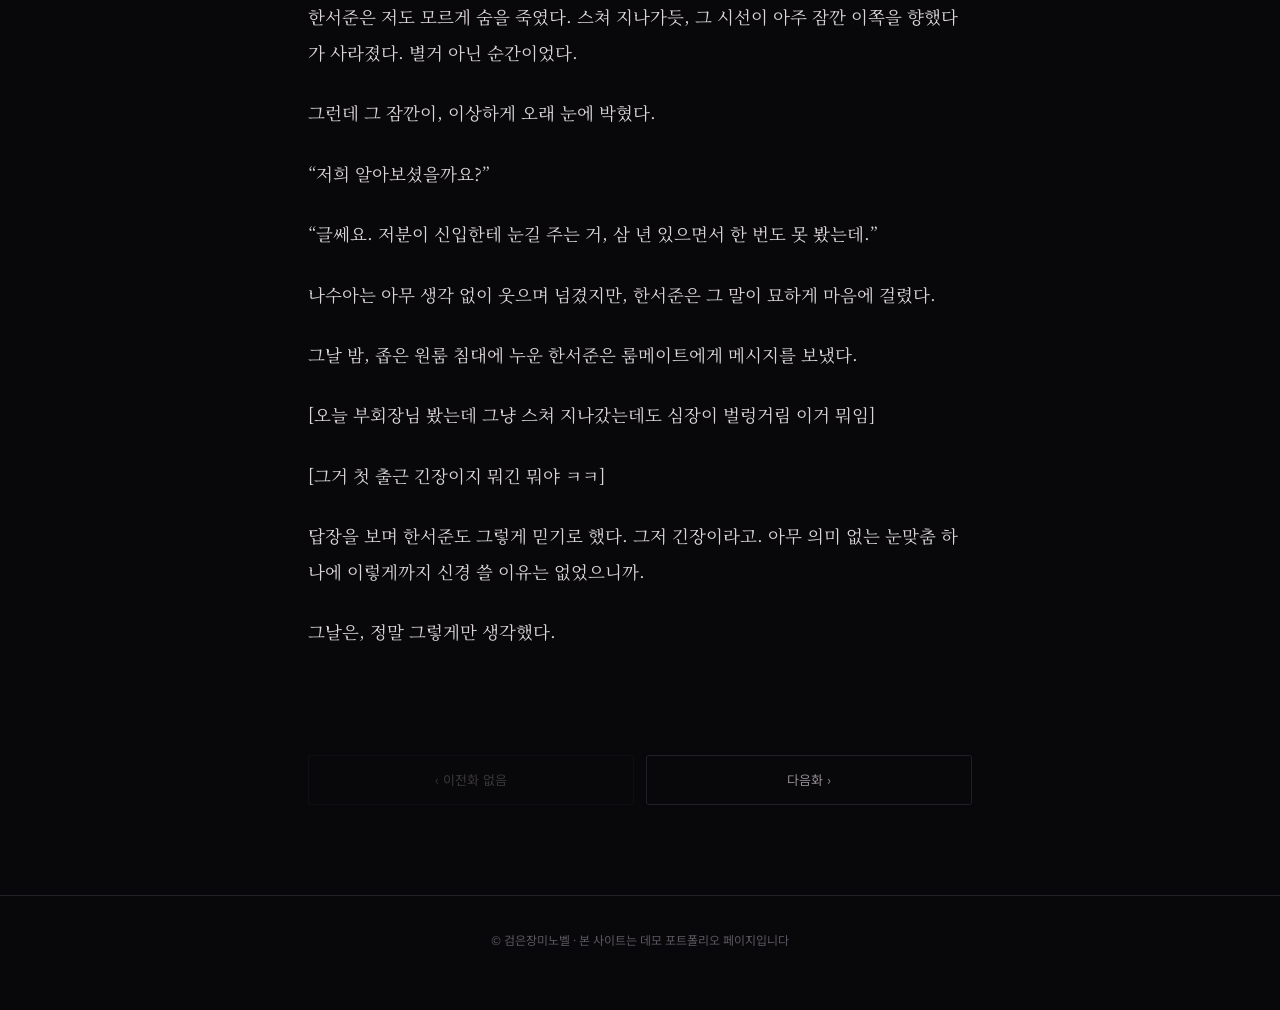
==== commit 252dc0a7: "Add files via upload" ====
--- a/ep1.html
+++ b/ep1.html
@@ -35,9 +35,11 @@
 
 <p>경쟁률 팔백칠 대 일. 서류에서 한 번, 인적성에서 한 번, 삼 차 면접까지 세 번을 걸러내고 살아남은 숫자였다. 지방에서 올라와 고시원, 반지하를 전전하며 준비한 삼 년. 그 결과가 지금 이 삼십사 층짜리 유리 건물이라는 게, 아직도 남 얘기 같았다.</p>
 
-<p>“한서준 씨죠? 저 나수아예요. 오늘부터 신입 교육 담당.”</p>
+<p>로비 안내 데스크에서 이름을 확인받고 엘리베이터 쪽으로 향하는데, 저만치서 한 여자가 손을 흔들며 다가왔다. 사원증에 걸린 목걸이 줄이 반짝, 눈에 띄었다.</p>
 
-<p>사원증을 목에 걸어 주며 웃는 얼굴이 다행히 살벌하진 않았다. 삼 년 차 선배라는데 표정에 여유가 넘쳤다.</p>
+<p>“한서준 씨 맞죠? 저는 나수아예요. 비서실 삼 년 차고, 오늘부터 두 분 신입 교육 맡았어요.”</p>
+
+<p>웃는 얼굴이 다행히 살벌하진 않았다. 오히려 표정에 여유가 넘쳐서, 그 여유가 조금은 옮아오는 기분이었다.</p>
 
 <p>“긴장 많이 되죠? 다들 처음엔 그래요.”</p>
 
@@ -45,11 +47,13 @@
 
 <p>“얼굴이 지금 그… 곧 시험 성적표 받는 표정이라.”</p>
 
-<p>옆에서 낮게 웃는 목소리가 끼어들었다.</p>
+<p>그때 뒤에서 걸어오던 남자 하나가 나수아 옆에 나란히 섰다. 키가 크고 인상이 깔끔한, 어딘가 여유가 몸에 밴 사람이었다.</p>
+
+<p>“이쪽은 오늘 같이 입사한 정재현 씨. 한서준 씨랑 동기예요.”</p>
 
 <p>“정재현입니다. 저도 오늘 첫 출근이라 처지 똑같아요.”</p>
 
-<p>깔끔한 인상에, 이상하게 여유로운 태도. 한서준과 동기라는 게 믿기지 않을 정도로 태연했다.</p>
+<p>먼저 손을 내밀며 웃는 얼굴이 태연했다. 같은 신입이라는 게 믿기지 않을 정도로.</p>
 
 <p>“재현 씨는 안 떨려요?”</p>
 
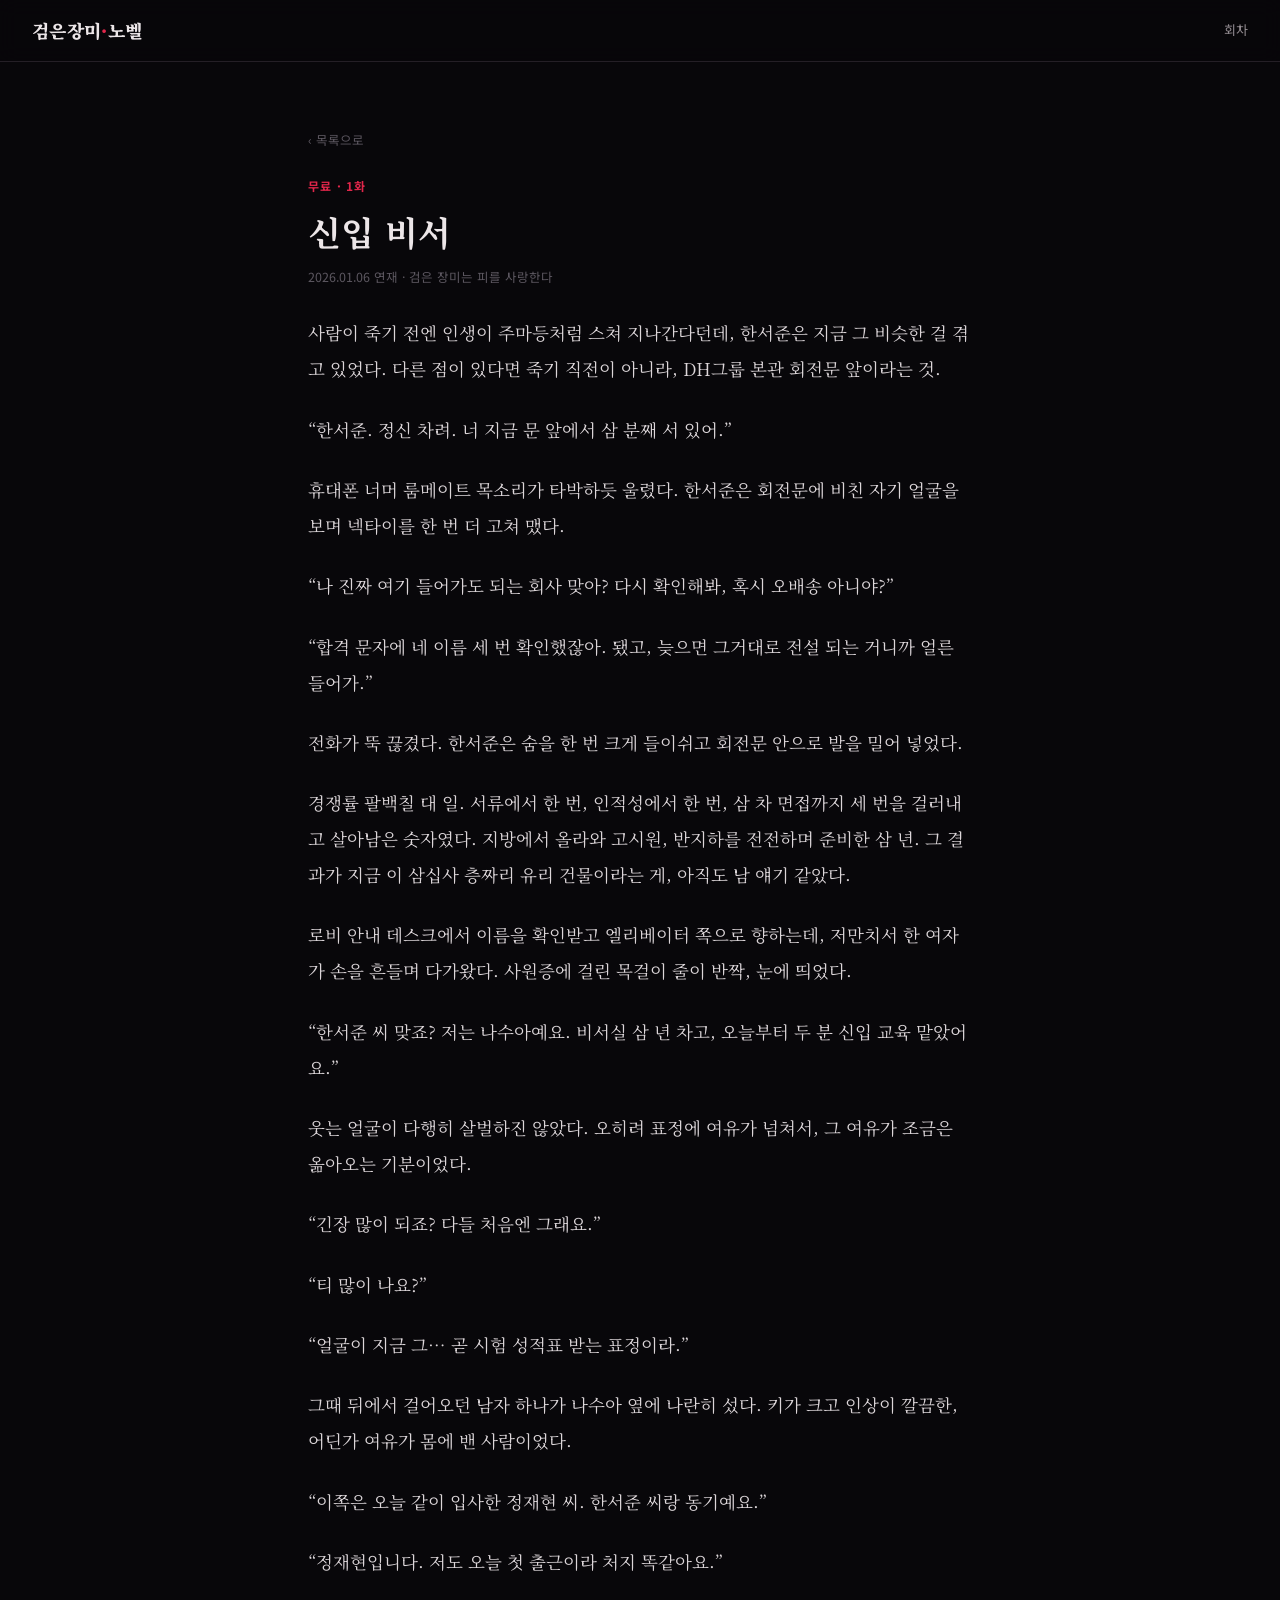
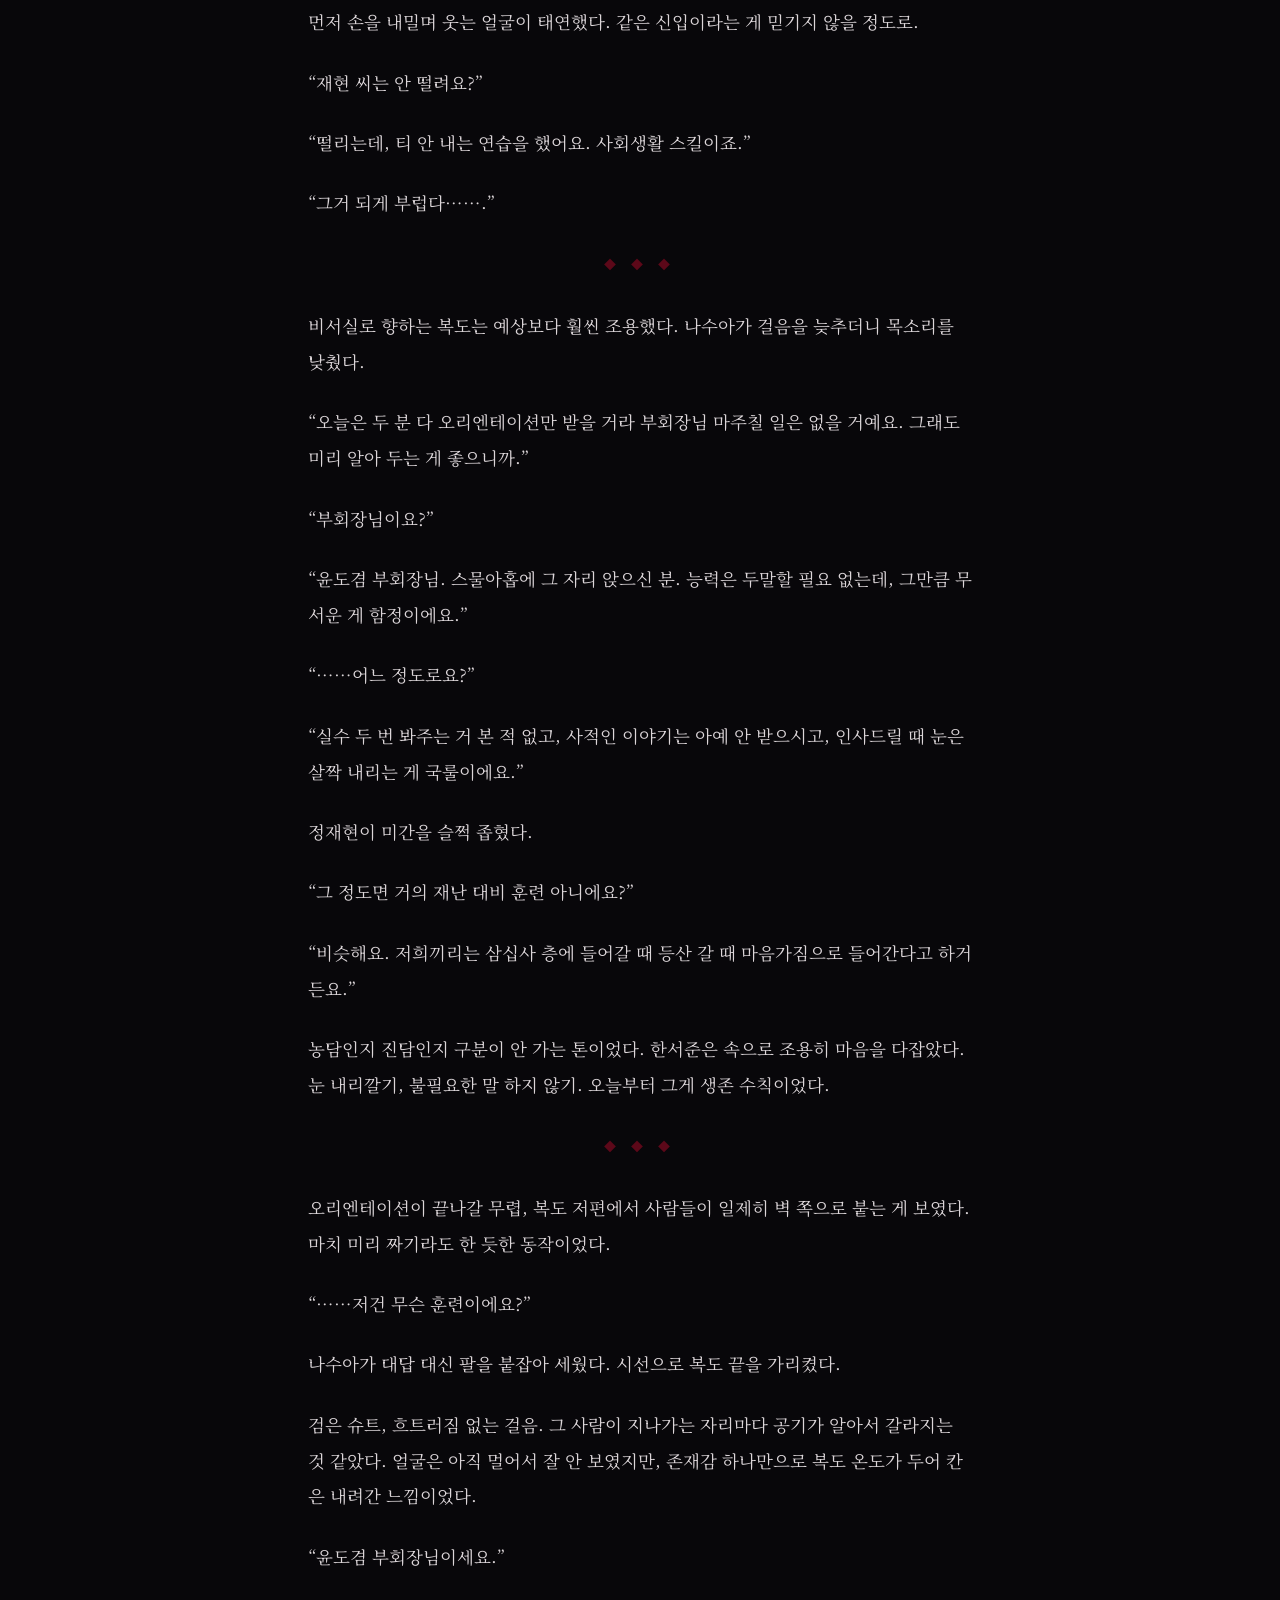
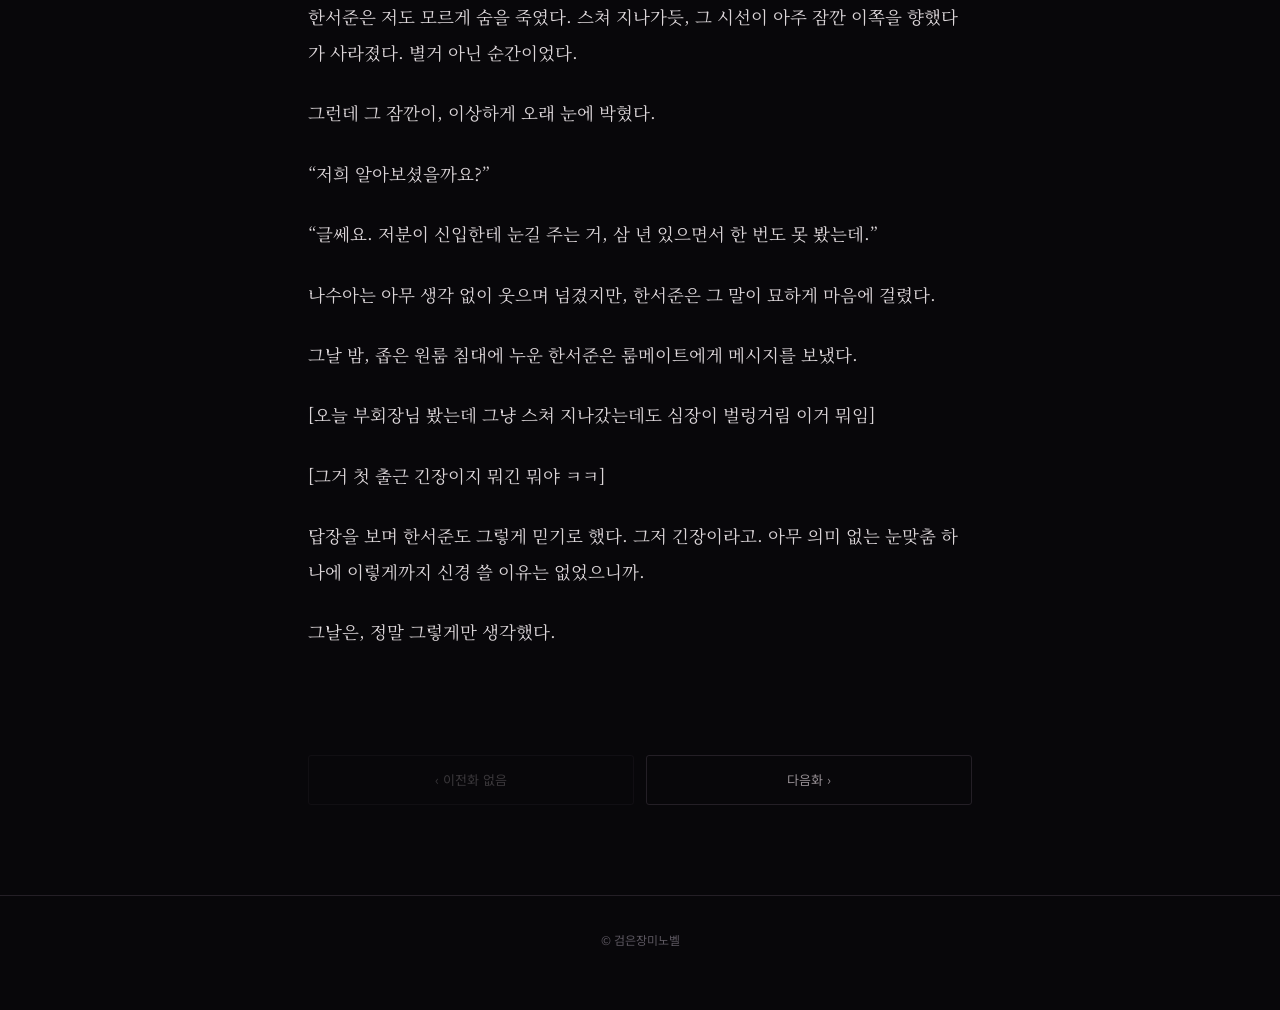
==== commit 966e7285: "Update ep1.html" ====
--- a/ep1.html
+++ b/ep1.html
@@ -121,7 +121,7 @@
   <a href="ep2.html">다음화 ›</a>
 </div>
 
-<footer>© 검은장미노벨 · 본 사이트는 데모 포트폴리오 페이지입니다</footer>
+<footer>© 검은장미노벨</footer>
 
 </body>
 </html>
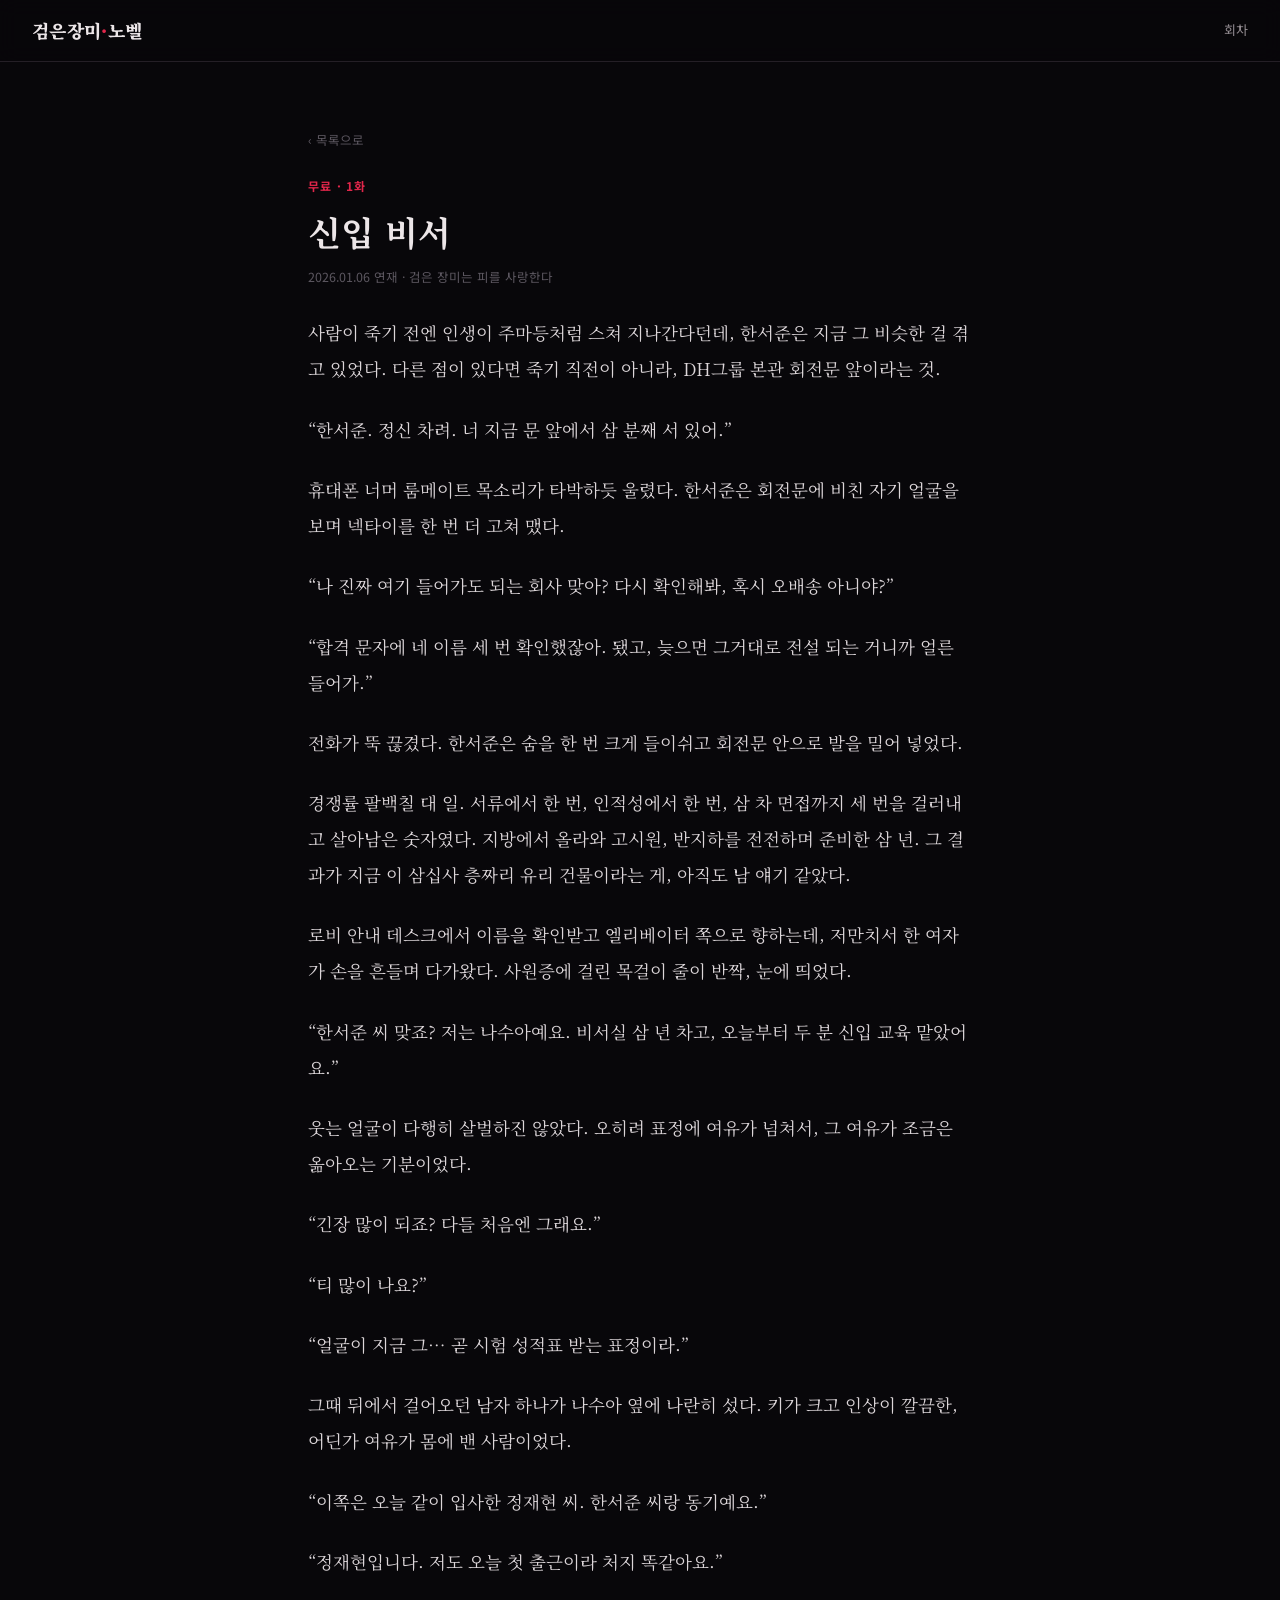
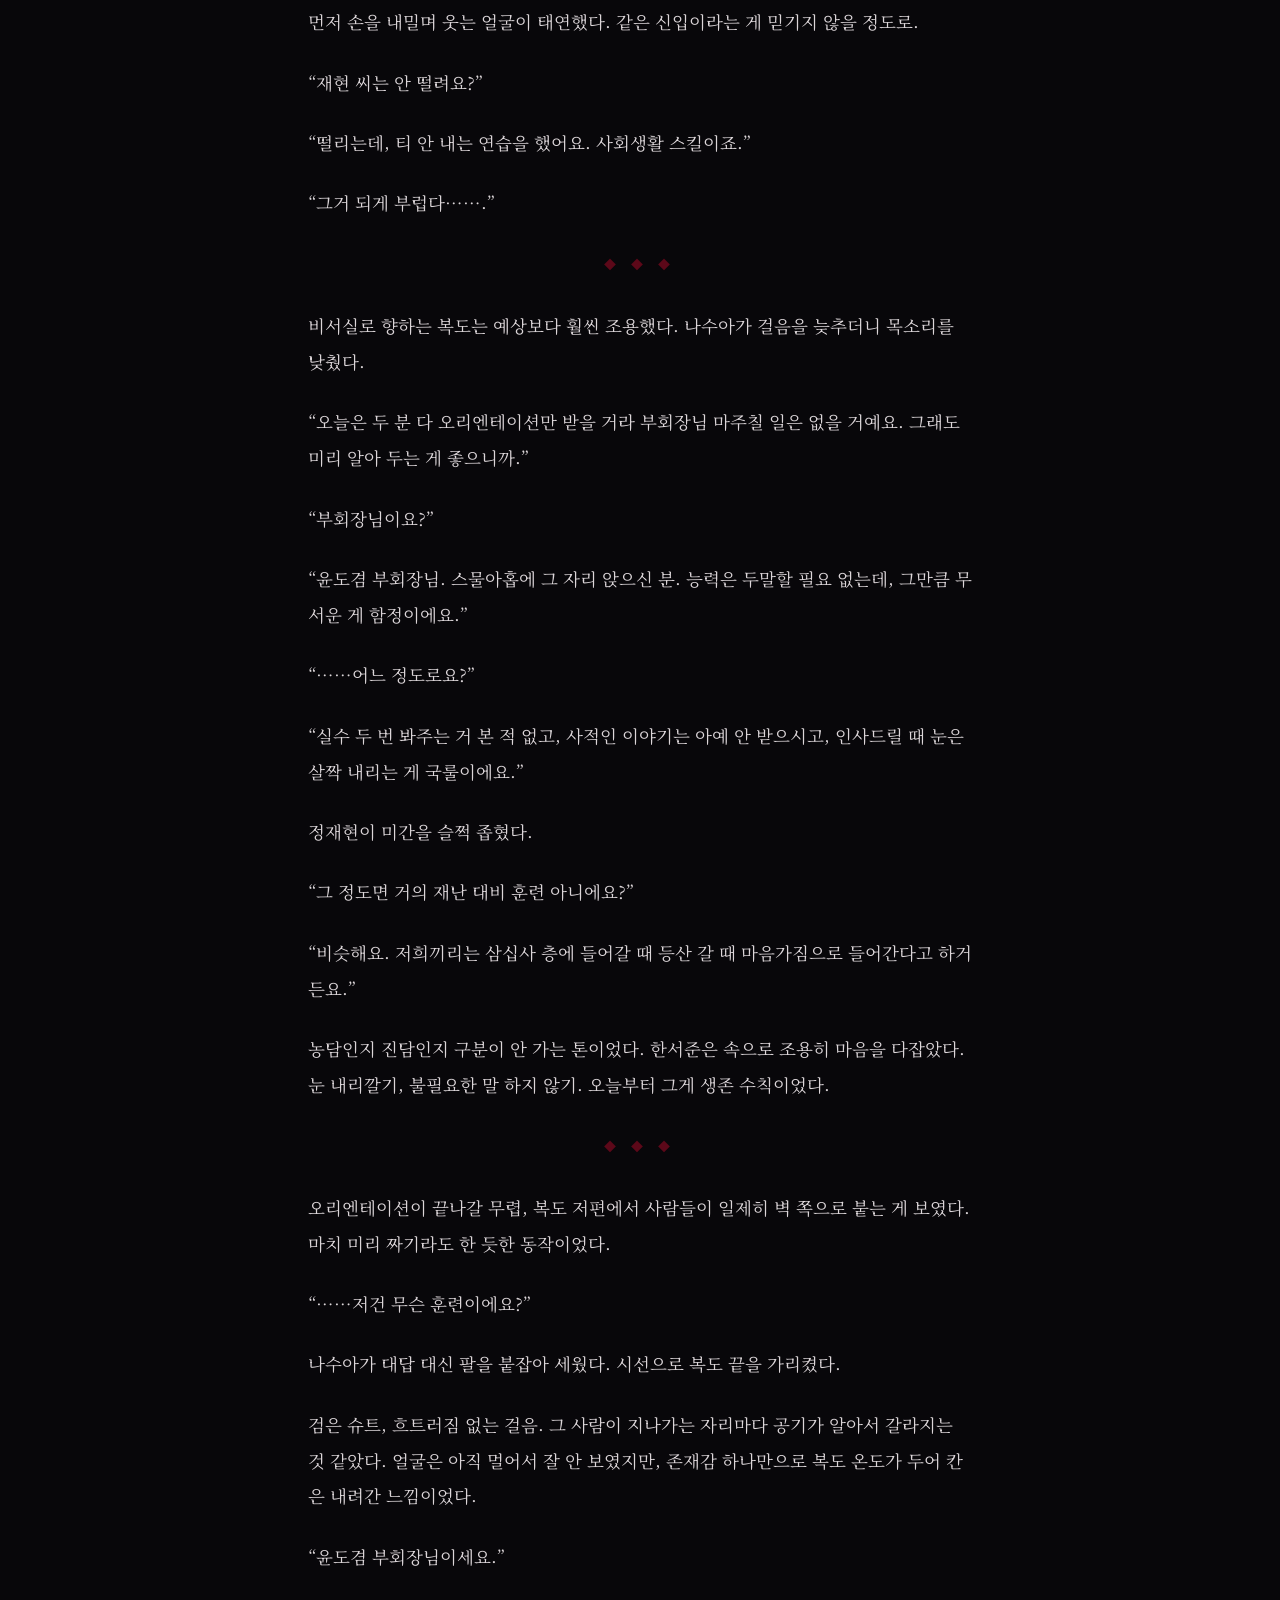
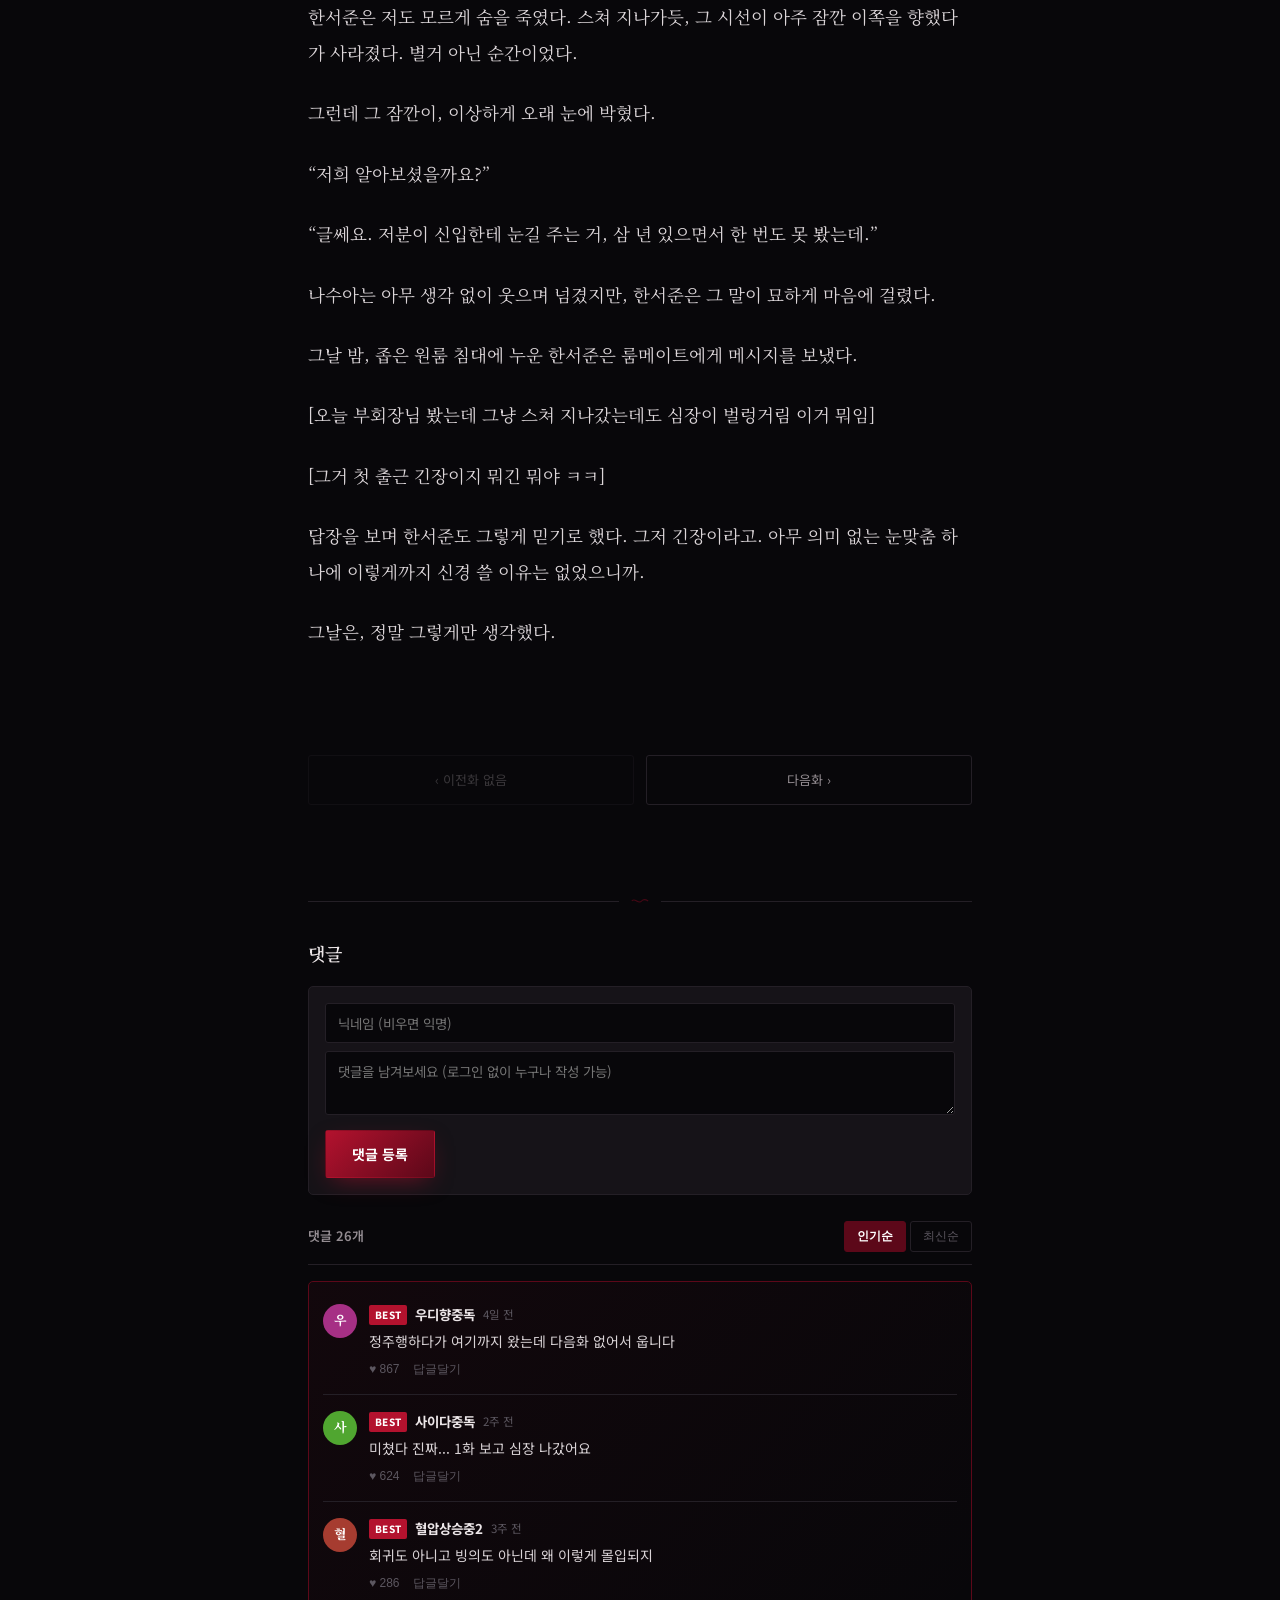
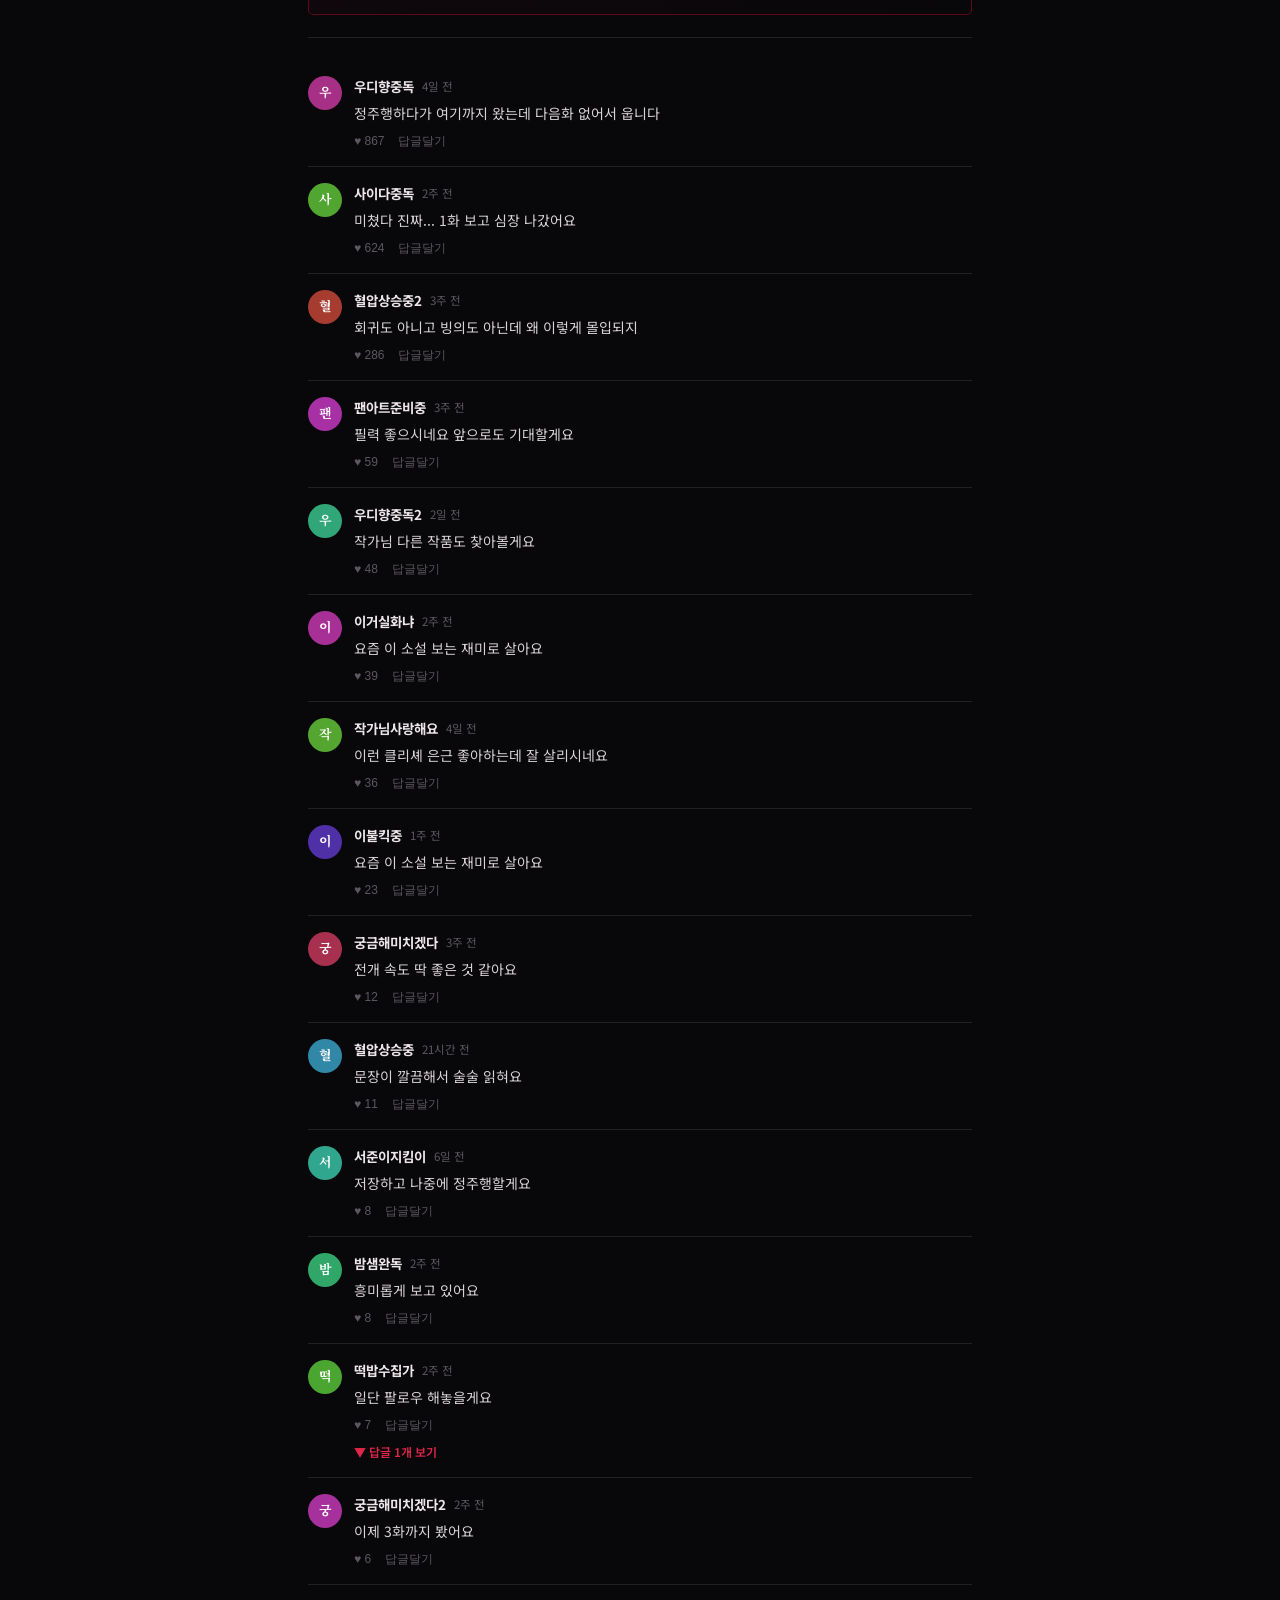
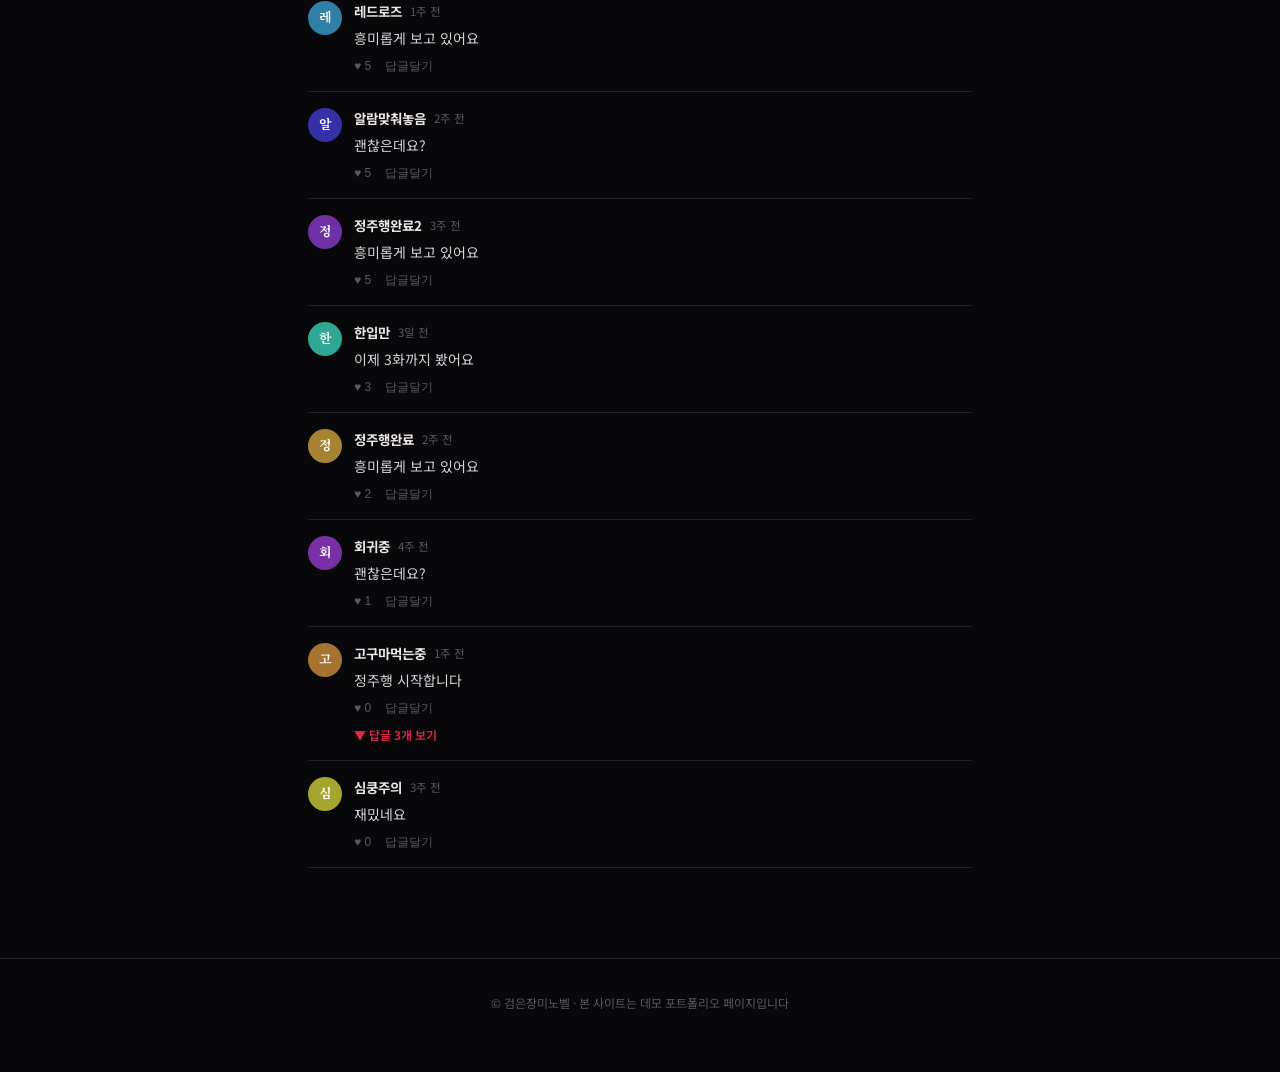
==== commit 285ff9be: "Add files via upload" ====
--- a/ep1.html
+++ b/ep1.html
@@ -121,7 +121,22 @@
   <a href="ep2.html">다음화 ›</a>
 </div>
 
-<footer>© 검은장미노벨</footer>
+<div class="comments-block">
+  <div class="thorn-divider">
+    <span class="line"></span>
+    <svg width="18" height="12" viewBox="0 0 22 14" fill="none"><path d="M1 7C5 2 9 12 13 7C15 4.5 17 4.5 21 7" stroke="currentColor" stroke-width="1.3"/></svg>
+    <span class="line"></span>
+  </div>
+  <h3>댓글</h3>
+  <div id="cmtRoot"></div>
+</div>
+
+<script src="comments.js"></script>
+<script>
+  initCommentSection('cmtRoot', { seed: 101, count: 22, epLabel: '1화' });
+</script>
+
+<footer>© 검은장미노벨 · 본 사이트는 데모 포트폴리오 페이지입니다</footer>
 
 </body>
 </html>
--- a/style.css
+++ b/style.css
@@ -259,6 +259,84 @@
 }
 .locked-cta-inner strong{color:var(--red-bright); font-weight:700;}
 
+/* ---------- 댓글 위젯 ---------- */
+.cmt-newform{
+  border:1px solid var(--black-line); border-radius:5px; padding:16px;
+  margin-bottom:26px; background:var(--black-elevated);
+}
+.cmt-newform input, .cmt-newform textarea, .cmt-reply-form input, .cmt-reply-form textarea{
+  width:100%; background:var(--black-deep); border:1px solid var(--black-line);
+  color:var(--text); border-radius:3px; padding:9px 12px; font-family:var(--sans);
+  font-size:13.5px; margin-bottom:8px; resize:vertical;
+}
+.cmt-newform textarea{min-height:64px;}
+.cmt-reply-form{margin-top:10px; padding:10px; border-left:2px solid var(--black-line);}
+.cmt-reply-form textarea{min-height:48px;}
+
+.cmt-toolbar{
+  display:flex; align-items:center; justify-content:space-between;
+  margin-bottom:16px; padding-bottom:12px; border-bottom:1px solid var(--black-line);
+}
+.cmt-count{font-size:13px; color:var(--text-dim); font-weight:600;}
+.cmt-sort{display:flex; gap:4px;}
+.cmt-sort button{
+  background:transparent; border:1px solid var(--black-line); color:var(--text-faint);
+  font-size:12px; padding:6px 12px; border-radius:3px; cursor:pointer;
+}
+.cmt-sort button.active{background:var(--red-deep); border-color:var(--red-deep); color:#fff; font-weight:700;}
+
+.cmt-best-block{
+  border:1px solid var(--red-deep); border-radius:5px; padding:6px 14px;
+  background:linear-gradient(135deg, rgba(179,18,46,0.06), transparent);
+  margin-bottom:8px;
+}
+.cmt-divider{height:1px; background:var(--black-line); margin:22px 0;}
+
+.cmt-item{display:flex; gap:12px; padding:16px 0; border-bottom:1px solid var(--black-line);}
+.cmt-best-block .cmt-item:last-child{border-bottom:none;}
+.cmt-reply{padding:12px 0; border-bottom:none;}
+.cmt-avatar{
+  flex:0 0 34px; width:34px; height:34px; border-radius:50%;
+  display:flex; align-items:center; justify-content:center;
+  color:#fff; font-weight:700; font-size:13px; font-family:var(--serif);
+}
+.cmt-body{flex:1; min-width:0;}
+.cmt-head{display:flex; align-items:center; gap:8px; margin-bottom:5px; flex-wrap:wrap;}
+.cmt-name{font-size:13.5px; font-weight:700; color:var(--text);}
+.cmt-date{font-size:11.5px; color:var(--text-faint);}
+.cmt-best-badge{
+  font-size:10px; font-weight:800; letter-spacing:0.03em; color:#fff;
+  background:var(--red); padding:2px 6px; border-radius:2px;
+}
+.cmt-text{font-size:14px; color:#d9d3d6; line-height:1.6; margin-bottom:8px; word-break:break-word;}
+.cmt-actions{display:flex; gap:14px;}
+.cmt-like, .cmt-reply-btn{
+  background:none; border:none; color:var(--text-faint); font-size:12px;
+  cursor:pointer; padding:0;
+}
+.cmt-like:hover{color:var(--red-bright);}
+.cmt-reply-btn:hover{color:var(--text);}
+.cmt-replies-toggle{
+  font-size:12px; color:var(--red-bright); cursor:pointer; margin-top:8px; font-weight:600;
+}
+.cmt-replies{margin-top:6px; padding-left:20px; border-left:1px solid var(--black-line);}
+
+/* ---------- 리뷰 섹션 ---------- */
+.reviews-section{
+  max-width:960px; margin:0 auto; padding:0 32px 20px;
+}
+.reviews-inner{padding-bottom:20px;}
+.reviews-inner iframe{color-scheme:normal;}
+
+/* ---------- 챕터 페이지 내 댓글 ---------- */
+.comments-block{
+  max-width:720px; margin:0 auto; padding:0 28px 90px;
+}
+.comments-block .thorn-divider{max-width:none; padding:0; margin-bottom:32px;}
+.comments-block h3{
+  font-family:var(--serif); font-weight:600; font-size:18px; margin:0 0 18px;
+}
+
 /* ---------- 푸터 ---------- */
 footer{
   border-top:1px solid var(--black-line);
